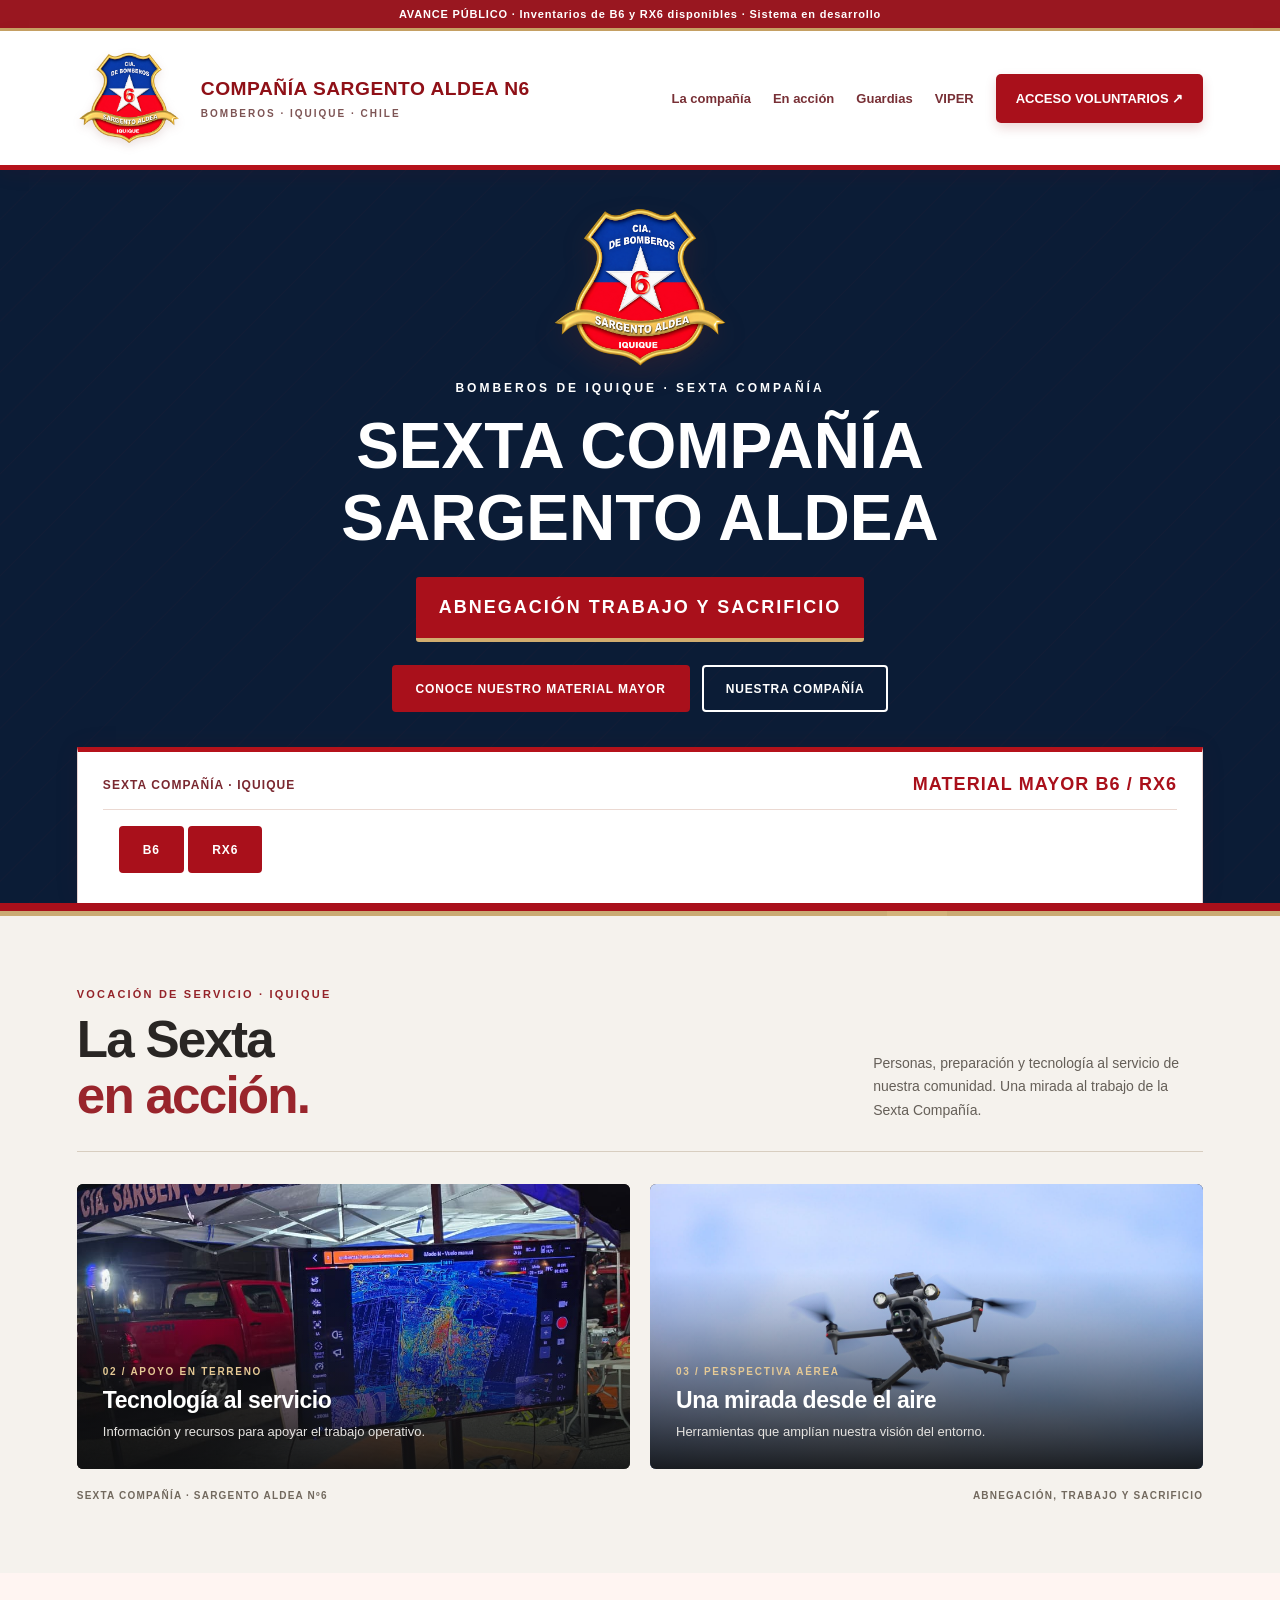
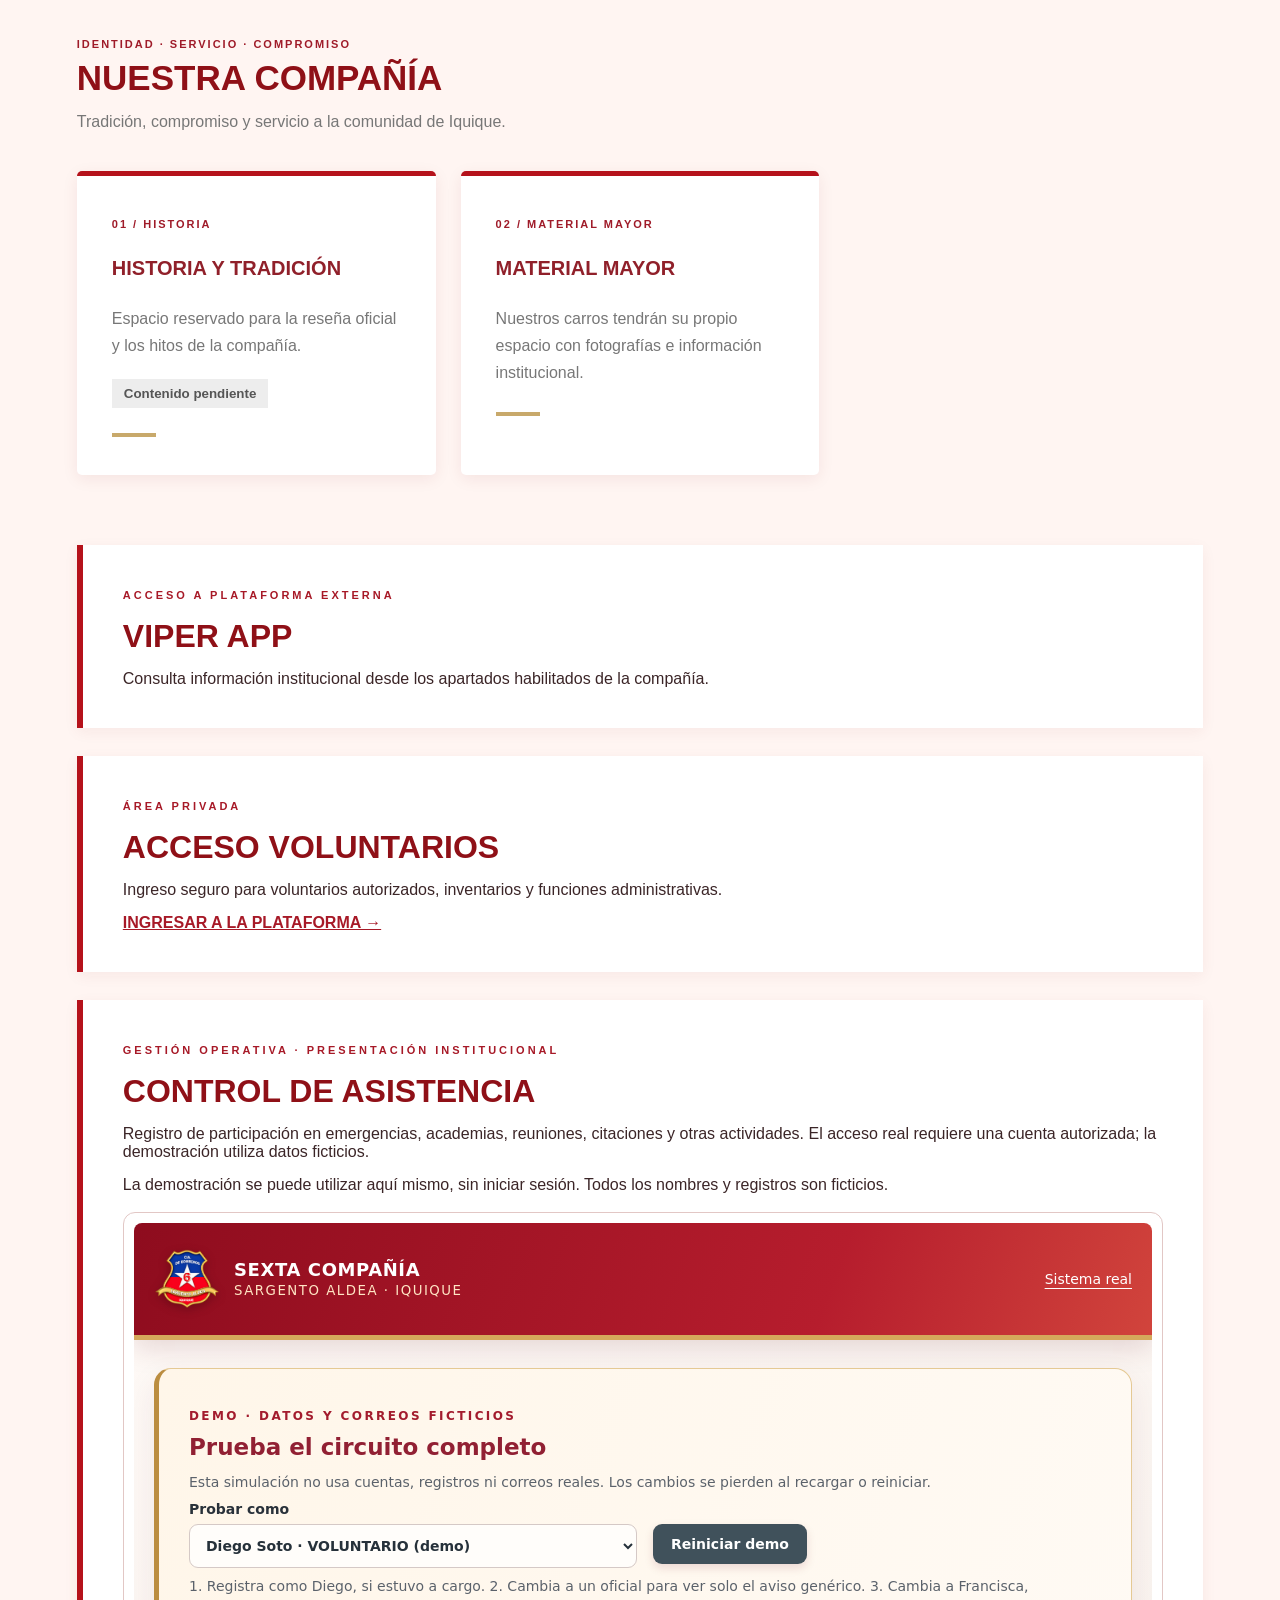
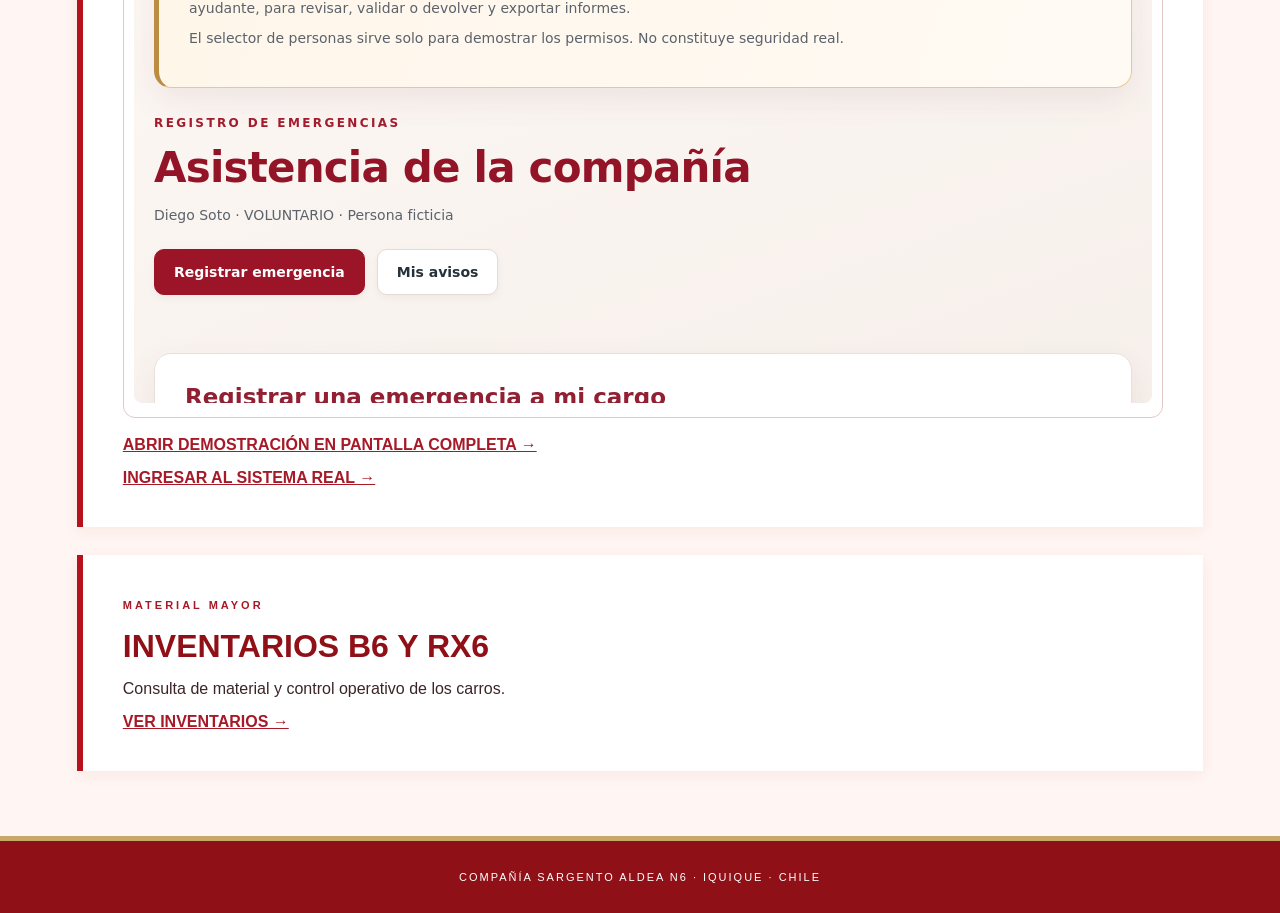
==== index.html @ 14f5fcd4 "Retira el apartado Vida de compañía" ====
<!DOCTYPE html>
<html lang="es">
<head>
  <meta charset="UTF-8">
  <meta name="viewport" content="width=device-width, initial-scale=1.0">

  <title>Sexta Compañía Sargento Aldea Nº6 | Bomberos de Iquique</title>

  <link rel="stylesheet" href="css/style.css?v=20261102-galeria-v3">
<style>.inicio-institucional .hero-escudo img{mix-blend-mode:normal}</style>
<style>
.inicio-institucional .hero{background:#0b1c36;color:#fff}
.inicio-institucional .hero .sobrelinea,.inicio-institucional .hero h1,.inicio-institucional .hero h1 span,.inicio-institucional .hero .lema{color:#fff}
.inicio-institucional .hero .hero-boton-secundario{background:transparent;color:#fff;border-color:#fff}
</style>
</head>

<body class="inicio-institucional">

<!-- BARRA SUPERIOR -->
<div class="barra-avance">
  AVANCE PÚBLICO · Inventarios de B6 y RX6 disponibles · Sistema en desarrollo
</div>

<!-- ENCABEZADO -->
<header class="header">

  <div class="marca">
    <img src="escudo-transparente.png?v=completo-2" alt="Escudo Sexta Compañía">

    <div>
      <h3>COMPAÑÍA SARGENTO ALDEA N6</h3>
      <p>BOMBEROS · IQUIQUE · CHILE</p>
    </div>
  </div>

<nav>
  <a href="#compania">La compañía</a>
  <a href="#galeria-sexta">En acción</a>
  <a href="guardias.html">Guardias</a>
  <a href="#viper">VIPER</a>
  <a class="btn-acceso" href="acceso.html">
    ACCESO VOLUNTARIOS ↗
  </a>
</nav>

</header>


<!-- PORTADA -->
<section class="hero">


  <div class="hero-escudo"><img src="escudo-transparente.png?v=completo-2" alt="Escudo de la Sexta Compañía Sargento Aldea"></div>

  <div class="hero-contenido">

    <p class="sobrelinea">
      BOMBEROS DE IQUIQUE · SEXTA COMPAÑÍA
    </p>

    <h1>
      SEXTA COMPAÑÍA<br>
      <span>SARGENTO ALDEA</span>
    </h1>

    <div class="lema">
      ABNEGACIÓN TRABAJO Y SACRIFICIO
    </div>

    <div class="hero-botones"><a href="#material-mayor" class="hero-boton hero-boton-principal">CONOCE NUESTRO MATERIAL MAYOR</a><a href="#compania" class="hero-boton hero-boton-secundario">NUESTRA COMPAÑÍA</a></div>

  </div>

  <div id="material-mayor" class="hero-carros" aria-label="Material mayor de la compañía"><div class="hero-carros-titulo"><span>SEXTA COMPAÑÍA · IQUIQUE</span><strong>MATERIAL MAYOR B6 / RX6</strong></div><div style="padding:16px"><a href="b6.html" class="hero-boton hero-boton-principal">B6</a> <a href="rx6.html" class="hero-boton hero-boton-principal">RX6</a></div></div>

</section>


<!-- FRANJA -->
<div class="franja">
  <span></span>
</div>



<!-- GALERÍA FOTOGRÁFICA -->
<style>
#galeria-sexta{padding:72px 6%;background:#f5f2ed;border-top:0;scroll-margin-top:24px}
#galeria-sexta .galeria-wrap{max-width:1200px;margin:auto}
#galeria-sexta .accion-cabecera{display:flex;align-items:end;justify-content:space-between;gap:32px;margin-bottom:32px;padding-bottom:28px;border-bottom:1px solid #d8cec0}
#galeria-sexta .titulo-rojo{font-size:11px;letter-spacing:.2em;color:#942329;margin:0 0 12px;font-weight:800}
#galeria-sexta h2{font-size:clamp(32px,4vw,52px);line-height:1.08;letter-spacing:-.035em;color:#292624;margin:0}
#galeria-sexta h2 span{display:block;color:#99252c}
#galeria-sexta .galeria-intro{max-width:330px;margin:0;color:#655f58;font-size:14px;line-height:1.7}
#galeria-sexta .galeria-grid{display:grid;grid-template-columns:1.15fr 1fr;gap:20px;align-items:stretch}
#galeria-sexta figure{margin:0;position:relative;overflow:hidden;border:0;border-radius:6px;box-shadow:none;background:#221f1c}
#galeria-sexta .accion-principal{grid-row:span 2;min-height:590px}
#galeria-sexta .accion-secundaria{min-height:285px}
#galeria-sexta figure img{width:100%;height:100%;position:absolute;inset:0;object-fit:cover;display:block}
#galeria-sexta .accion-principal img{object-position:50% 65%}
#galeria-sexta .accion-puesto img{object-position:50% 44%}
#galeria-sexta .accion-dron img{object-position:50% 50%}
#galeria-sexta figure:after{content:"";position:absolute;inset:0;background:linear-gradient(180deg,transparent 30%,rgba(15,16,17,.2) 48%,rgba(15,16,17,.93) 100%);pointer-events:none}
#galeria-sexta figcaption{position:absolute;bottom:0;left:0;right:0;z-index:1;padding:26px;color:#fff;font-size:inherit;letter-spacing:normal;font-weight:400}
#galeria-sexta .accion-etiqueta{display:block;color:#e5c995;font-size:10px;font-weight:800;letter-spacing:.17em;margin-bottom:10px}
#galeria-sexta figcaption h3{font-size:23px;line-height:1.15;color:#fff;margin:0 0 9px;letter-spacing:-.02em}
#galeria-sexta .accion-principal h3{font-size:32px}
#galeria-sexta figcaption p{font-size:13px;line-height:1.6;color:#e5e3e0;margin:0;max-width:350px}
#galeria-sexta .accion-pie{display:flex;justify-content:space-between;gap:16px;padding-top:21px;color:#72695e;font-size:10px;letter-spacing:.12em;font-weight:700}
@media(max-width:800px){
 #galeria-sexta{padding:48px 6%}
 #galeria-sexta .accion-cabecera{display:block}
 #galeria-sexta .galeria-intro{margin-top:18px;max-width:440px}
 #galeria-sexta .galeria-grid{grid-template-columns:1fr 1fr;gap:16px}
 #galeria-sexta .accion-principal{grid-column:1/-1;grid-row:auto;min-height:480px}
 #galeria-sexta .accion-secundaria{min-height:320px}
 #galeria-sexta figcaption{padding:20px}
 #galeria-sexta figcaption h3{font-size:21px}
}
@media(max-width:560px){
 #galeria-sexta .galeria-grid{grid-template-columns:1fr}
 #galeria-sexta .accion-principal{min-height:490px}
 #galeria-sexta .accion-secundaria{min-height:330px}
 #galeria-sexta .accion-principal h3{font-size:29px}
 #galeria-sexta .accion-pie{flex-direction:column;gap:8px}
}
#galeria-sexta .galeria-grid{grid-template-columns:repeat(auto-fit,minmax(min(100%,320px),1fr))}
</style>
<section id="galeria-sexta" class="galeria-sexta" aria-labelledby="galeria-titulo">
 <div class="galeria-wrap">
  <div class="accion-cabecera">
   <div><p class="titulo-rojo">VOCACIÓN DE SERVICIO · IQUIQUE</p><h2 id="galeria-titulo">La Sexta<span>en acción.</span></h2></div>
   <p class="galeria-intro">Personas, preparación y tecnología al servicio de nuestra comunidad. Una mirada al trabajo de la Sexta Compañía.</p>
  </div>
  <div class="galeria-grid">
   <figure class="accion-secundaria accion-puesto"><img src="sexta-foto-1.jpg" alt="Puesto de apoyo de la Sexta Compañía con pantalla de imagen térmica" loading="lazy" decoding="async"><figcaption><span class="accion-etiqueta">02 / APOYO EN TERRENO</span><h3>Tecnología al servicio</h3><p>Información y recursos para apoyar el trabajo operativo.</p></figcaption></figure>
   <figure class="accion-secundaria accion-dron"><img src="sexta-foto-3.jpg" alt="Dron de apoyo de la compañía en vuelo" loading="lazy" decoding="async"><figcaption><span class="accion-etiqueta">03 / PERSPECTIVA AÉREA</span><h3>Una mirada desde el aire</h3><p>Herramientas que amplían nuestra visión del entorno.</p></figcaption></figure>
  </div>
  <div class="accion-pie"><span>SEXTA COMPAÑÍA · SARGENTO ALDEA Nº6</span><span>ABNEGACIÓN, TRABAJO Y SACRIFICIO</span></div>
 </div>
</section>

<!-- NUESTRA COMPAÑÍA -->
<section id="compania" class="compania">

  <div class="contenedor">

    <p class="titulo-rojo">
      IDENTIDAD · SERVICIO · COMPROMISO
    </p>

    <h2>NUESTRA COMPAÑÍA</h2>

    <p class="intro">
      Tradición, compromiso y servicio a la comunidad de Iquique.
    </p>


    <div class="tarjetas">

      <article class="tarjeta">

        <span>01 / HISTORIA</span>

        <h3>HISTORIA Y TRADICIÓN</h3>

        <p>
          Espacio reservado para la reseña oficial y los hitos de la compañía.
        </p>

        <small>Contenido pendiente</small>

      </article>


      <article class="tarjeta">

        <span>02 / MATERIAL MAYOR</span>

        <h3>MATERIAL MAYOR</h3>

        <p>
          Nuestros carros tendrán su propio espacio con fotografías e información institucional.
        </p>

      </article>



    </div>


    <!-- VIPER -->
    <div id="viper" class="viper">

      <div>

        <span>ACCESO A PLATAFORMA EXTERNA</span>

        <h2>VIPER APP</h2>

        <p>
         
Consulta información institucional desde los apartados habilitados de la compañía.</p>
      </div>
    </div>
    <div id="acceso" class="viper" style="margin-top:28px">
      <div><span>ÁREA PRIVADA</span><h2>ACCESO VOLUNTARIOS</h2>
      <p>Ingreso seguro para voluntarios autorizados, inventarios y funciones administrativas.</p>
      <p><a href="acceso.html" style="font-weight:bold;color:#a71927">INGRESAR A LA PLATAFORMA →</a></p>
      </div>
    </div>
    <div id="asistencia" class="viper" style="margin-top:28px"><div>
      <span>GESTIÓN OPERATIVA · PRESENTACIÓN INSTITUCIONAL</span>
      <h2>CONTROL DE ASISTENCIA</h2>
      <p>Registro de participación en emergencias, academias, reuniones, citaciones y otras actividades. El acceso real requiere una cuenta autorizada; la demostración utiliza datos ficticios.</p>
      <p>La demostración se puede utilizar aquí mismo, sin iniciar sesión. Todos los nombres y registros son ficticios.</p>
      <div style="background:#fff;border:1px solid #e2c7c5;border-radius:12px;padding:10px;margin:18px 0;max-width:1100px">
        <iframe src="asistencia-demo.html" title="Demostración interactiva del control de asistencia de la Sexta Compañía" loading="lazy" style="width:100%;height:780px;border:0;border-radius:8px;background:#fff" allow="fullscreen"></iframe>
      </div>
      <p><a href="asistencia-demo.html" target="_blank" rel="noopener" style="font-weight:bold;color:#a71927">ABRIR DEMOSTRACIÓN EN PANTALLA COMPLETA →</a></p>
      <p><a href="asistencia.html" style="font-weight:bold;color:#a71927">INGRESAR AL SISTEMA REAL →</a></p>
    </div></div>
    <div class="viper" style="margin-top:28px"><div><span>MATERIAL MAYOR</span><h2>INVENTARIOS B6 Y RX6</h2>
    <p>Consulta de material y control operativo de los carros.</p>
    <p><a href="inventario.html" style="font-weight:bold;color:#a71927">VER INVENTARIOS →</a></p></div></div>
  </div>
</section>
<footer>COMPAÑÍA SARGENTO ALDEA N6 · IQUIQUE · CHILE</footer>
</body></html>
---- css/style.css ----
* {
  box-sizing: border-box;
  margin: 0;
  padding: 0;
}

html {
  scroll-behavior: smooth;
}

body {
  font-family: Arial, Helvetica, sans-serif;
  background: white;
  color: #20252a;
}


/* ==============================
   BARRA SUPERIOR
================================ */

.barra-avance {
  background: #e9edf0;
  border-bottom: 4px solid #a91626;
  text-align: center;
  padding: 8px;
  font-size: 11px;
  letter-spacing: 1px;
  color: #777;
}


/* ==============================
   HEADER
================================ */

.header {
  min-height: 115px;
  display: flex;
  align-items: center;
  justify-content: space-between;
  padding: 20px 6%;
  background: white;
}

.marca {
  display: flex;
  align-items: center;
  gap: 18px;
}

.marca img {
  width: 55px;
  height: auto;
}

.marca h3 {
  font-size: 17px;
  letter-spacing: .5px;
}

.marca p {
  margin-top: 8px;
  font-size: 10px;
  letter-spacing: 4px;
  color: #888;
}

nav {
  display: flex;
  align-items: center;
  gap: 35px;
}

nav a {
  color: #252525;
  text-decoration: none;
  font-weight: bold;
  font-size: 13px;
}

.btn-acceso {
  background: #ad1726;
  color: white !important;
  padding: 20px 28px;
  border-radius: 3px;
}


/* ==============================
   HERO
================================ */

.hero {
  position: relative;
  min-height: 440px;
  display: flex;
  justify-content: center;
  align-items: center;
  overflow: hidden;

  background:
    linear-gradient(
      135deg,
      #18222a,
      #202a31
    );
}

.hero::before {
  content: "";
  position: absolute;
  inset: 0;
  opacity: .15;

  background-image:
    repeating-linear-gradient(
      130deg,
      transparent,
      transparent 30px,
      rgba(255,255,255,.03) 31px,
      transparent 32px
    );
}

.numero-fondo {
  position: absolute;
  right: 6%;
  top: -20px;
  font-size: 310px;
  font-weight: bold;
  color: rgba(255,255,255,.025);
}

.hero-contenido {
  position: relative;
  z-index: 2;
  text-align: center;
  color: white;
}

.sobrelinea {
  margin-bottom: 22px;
  color: #d3af75;
  font-size: 11px;
  font-weight: bold;
  letter-spacing: 5px;
}

.hero h1 {
  font-size: clamp(3rem, 6vw, 5.5rem);
  line-height: 1.05;
  font-weight: 900;
}

.lema {
  margin: 35px auto;
  padding: 0 40px;
  width: fit-content;
  color: #dfbd82;
  font-size: 20px;
  font-weight: bold;
  letter-spacing: 3px;
}

.conoce {
  display: inline-block;
  margin-top: 10px;
  padding-bottom: 12px;
  border-bottom: 1px solid rgba(255,255,255,.35);
  color: white;
  text-decoration: none;
  font-size: 11px;
  font-weight: bold;
  letter-spacing: 2px;
}


/* ==============================
   FRANJA
================================ */

.franja {
  height: 5px;
  background: #a91626;
  position: relative;
}

.franja span {
  position: absolute;
  right: 26%;
  width: 60px;
  height: 5px;
  background: #d2b37b;
}


/* ==============================
   MATERIAL MAYOR
================================ */

.material {
  background: white;
  padding: 35px 5% 20px;
}

.material-imagen {
  min-height: 440px;
  display: flex;
  align-items: center;
  justify-content: center;
  gap: 40px;
  position: relative;
  padding: 30px 0;

  background:
    linear-gradient(
      135deg,
      transparent 0 45%,
      rgba(185,0,20,.05) 45% 50%,
      transparent 50%
    );
}

.escudo-grande {
  width: 290px;
  max-width: 25%;
  height: auto;
}

.carros-img {
  width: 860px;
  max-width: 70%;
  height: auto;
  display: block;
}

.material-info {
  border-top: 1px solid #ddd;
  padding: 20px 0;

  display: flex;
  justify-content: space-between;
  align-items: center;
}

.material-info span {
  color: #777;
  font-size: 11px;
  font-weight: bold;
  letter-spacing: 2px;
}

.material-info strong {
  font-size: 27px;
  letter-spacing: 5px;
}

.material-info strong b {
  color: #a71927;
}

.material-info strong em {
  margin: 0 12px;
  color: #c5a66c;
  font-style: normal;
}


/* ==============================
   COMPAÑÍA
================================ */

.compania {
  background: #f0f1f2;
  padding: 65px 0;
}

.contenedor {
  width: 88%;
  max-width: 1400px;
  margin: auto;
}

.titulo-rojo {
  color: #9f1b29;
  font-size: 11px;
  font-weight: bold;
  letter-spacing: 2px;
}

.compania h2 {
  margin-top: 8px;
  font-size: 35px;
}

.intro {
  margin-top: 15px;
  color: #777;
}


/* ==============================
   TARJETAS
================================ */

.tarjetas {
  margin-top: 40px;
  display: grid;
  grid-template-columns: repeat(3, 1fr);
  gap: 25px;
}

.tarjeta {
  min-height: 260px;
  padding: 38px 35px;
  background: white;
  border-top: 3px solid #a71927;
  box-shadow: 0 1px 3px rgba(0,0,0,.08);
}

.tarjeta span {
  color: #9f1b29;
  font-size: 11px;
  font-weight: bold;
  letter-spacing: 2px;
}

.tarjeta h3 {
  margin-top: 25px;
  font-size: 20px;
}

.tarjeta p {
  margin-top: 25px;
  color: #777;
  line-height: 1.7;
}

.tarjeta small {
  display: inline-block;
  margin-top: 20px;
  padding: 7px 12px;
  background: #ededed;
  color: #555;
  font-weight: bold;
}


/* ==============================
   VIPER
================================ */

.viper {
  margin-top: 70px;
  padding: 40px;
  background: white;
  border-left: 5px solid #a71927;

  display: flex;
  justify-content: space-between;
  align-items: center;
}

.viper span {
  color: #a71927;
  font-size: 11px;
  font-weight: bold;
  letter-spacing: 3px;
}

.viper h2 {
  margin-top: 15px;
  font-size: 32px;
}

.viper p {
  margin-top: 15px;
}

.viper small {
  display: block;
  margin-top: 15px;
  color: #777;
  max-width: 750px;
  line-height: 1.5;
}

.btn-viper {
  background: #ad1726;
  padding: 20px 28px;
  color: white;
  text-decoration: none;
  font-weight: bold;
  border-radius: 3px;
}


/* ==============================
   ACCESO
================================ */

.acceso {
  padding: 70px 0;
  background: #202a31;
  color: white;
}

.acceso p {
  margin-top: 15px;
  color: #ccc;
}


/* ==============================
   FOOTER
================================ */

footer {
  padding: 30px;
  text-align: center;
  background: #151c21;
  border-top: 4px solid #a71927;
  color: #aaa;
  font-size: 11px;
  letter-spacing: 2px;
}


/* ==============================
   TABLET
================================ */

@media (max-width: 900px) {

  .header {
    height: auto;
    padding: 25px;
    flex-direction: column;
    gap: 25px;
  }

  nav {
    flex-wrap: wrap;
    justify-content: center;
    gap: 20px;
  }

  .hero {
    min-height: 420px;
  }

  .numero-fondo {
    font-size: 200px;
  }

  .material-imagen {
    flex-direction: column;
    min-height: auto;
    padding: 40px 0;
  }

  .escudo-grande {
    width: 220px;
    max-width: 80%;
  }

  .carros-img {
    width: 100%;
    max-width: 700px;
  }

  .tarjetas {
    grid-template-columns: 1fr;
  }

  .viper {
    flex-direction: column;
    align-items: flex-start;
    gap: 30px;
  }
}


/* ==============================
   CELULAR
================================ */

@media (max-width: 600px) {

  .marca {
    flex-direction: column;
    text-align: center;
  }

  .marca h3 {
    font-size: 14px;
  }

  .marca p {
    letter-spacing: 2px;
  }

  nav {
    flex-direction: column;
    width: 100%;
  }

  nav a {
    text-align: center;
  }

  .btn-acceso {
    width: 100%;
  }

  .hero h1 {
    font-size: 2.5rem;
  }

  .sobrelinea {
    letter-spacing: 2px;
  }

  .lema {
    font-size: 14px;
    padding: 0;
    letter-spacing: 2px;
  }

  .numero-fondo {
    font-size: 140px;
  }

  .material-info {
    flex-direction: column;
    gap: 15px;
    text-align: center;
  }

  .material {
    padding-left: 20px;
    padding-right: 20px;
  }

  .tarjeta {
    padding: 30px 25px;
  }

  .viper {
    padding: 30px 25px;
  }

  .btn-viper {
    width: 100%;
    text-align: center;
  }
}
/* ==============================
   PÁGINAS INTERNAS
================================ */

.pagina-interna {
  min-height: 70vh;
  background: #f0f1f2;
  padding: 60px 6%;
}

.titulo-interno {
  max-width: 1200px;
  margin: auto;
}

.titulo-interno p {
  color: #a71927;
  font-size: 11px;
  font-weight: bold;
  letter-spacing: 3px;
}

.titulo-interno h1 {
  margin-top: 10px;
  font-size: 48px;
  color: #20252a;
}

.titulo-interno span {
  display: block;
  margin-top: 15px;
  color: #777;
  font-size: 17px;
}

.bloques-guardia {
  max-width: 1200px;
  margin: 45px auto 0;

  display: grid;
  grid-template-columns: repeat(2, 1fr);
  gap: 30px;
}

.guardia-card {
  background: white;
  padding: 40px;
  border-top: 4px solid #a71927;
  box-shadow: 0 2px 8px rgba(0,0,0,.08);
}

.guardia-card span {
  color: #a71927;
  font-size: 11px;
  font-weight: bold;
  letter-spacing: 2px;
}

.guardia-card h2 {
  margin-top: 20px;
  font-size: 27px;
}

.guardia-card p {
  margin-top: 18px;
  color: #777;
  line-height: 1.6;
}

.guardia-card button {
  margin-top: 30px;
  padding: 15px 20px;

  background: #ad1726;
  color: white;

  border: none;
  border-radius: 3px;

  font-weight: bold;
  cursor: pointer;
}

.volver {
  max-width: 1200px;
  margin: 40px auto 0;
}

.volver a {
  color: #a71927;
  text-decoration: none;
  font-weight: bold;
}

@media (max-width: 700px) {

  .bloques-guardia {
    grid-template-columns: 1fr;
  }

  .titulo-interno h1 {
    font-size: 36px;
  }

}
/* ==============================
   INVENTARIO
================================ */

.inventario-carros {
  max-width: 1200px;
  margin: 45px auto 0;

  display: grid;
  grid-template-columns: repeat(2, 1fr);
  gap: 30px;
}

.carro-card {
  background: white;
  padding: 40px;
  border-top: 4px solid #a71927;
  box-shadow: 0 2px 8px rgba(0,0,0,.08);
}

.carro-numero {
  display: inline-flex;
  align-items: center;
  justify-content: center;

  min-width: 90px;
  height: 55px;

  padding: 0 20px;

  background: #a71927;
  color: white;

  font-size: 27px;
  font-weight: 900;
  letter-spacing: 2px;
}

.carro-card h2 {
  margin-top: 25px;
  font-size: 28px;
}

.carro-card p {
  margin-top: 18px;
  color: #777;
  line-height: 1.6;
}

.carro-card a {
  display: inline-block;

  margin-top: 30px;

  padding: 15px 20px;

  background: #202a31;
  color: white;

  text-decoration: none;
  font-weight: bold;

  border-radius: 3px;
}

.carro-card a:hover {
  background: #a71927;
}

@media (max-width: 700px) {

  .inventario-carros {
    grid-template-columns: 1fr;
  }

}
/* ==============================
   TABLA INVENTARIO
================================ */

.tabla-inventario {
  max-width: 1200px;
  margin: 45px auto 0;
  background: white;
  box-shadow: 0 2px 8px rgba(0,0,0,.08);
}

.fila-inventario {
  display: grid;
  grid-template-columns: 2fr 1.3fr 2fr;
  gap: 15px;
  align-items: center;
  padding: 18px 20px;
  border-bottom: 1px solid #e5e5e5;
}

.encabezado-inventario {
  background: #202a31;
  color: white;
  font-size: 12px;
  font-weight: bold;
  letter-spacing: 1px;
}

.estado,
.fila-inventario input {
  width: 100%;
  padding: 10px;
  border: 1px solid #ccc;
  border-radius: 3px;
}

@media (max-width: 700px) {

  .fila-inventario {
    grid-template-columns: 1fr;
  }

  .encabezado-inventario {
    display: none;
  }

}
/* ==============================
   TABLA INVENTARIO
================================ */

.tabla-inventario {
  max-width: 1200px;
  margin: 45px auto 0;
  background: white;
  box-shadow: 0 2px 8px rgba(0,0,0,.08);
}

.fila-inventario {
  display: grid;
  grid-template-columns: 2fr 1.3fr 2fr;
  gap: 15px;
  align-items: center;
  padding: 18px 20px;
  border-bottom: 1px solid #e5e5e5;
}

.encabezado-inventario {
  background: #202a31;
  color: white;
  font-size: 12px;
  font-weight: bold;
  letter-spacing: 1px;
}

.estado,
.fila-inventario input {
  width: 100%;
  padding: 10px;
  border: 1px solid #ccc;
  border-radius: 3px;
}

@media (max-width: 700px) {

  .fila-inventario {
    grid-template-columns: 1fr;
  }

  .encabezado-inventario {
    display: none;
  }

}

/* ===========================================================
   REDISEÑO INSTITUCIONAL — PORTADA SEXTA COMPAÑÍA (2026-11)
   Sólo la portada; preserva páginas de inventario y acceso.
=========================================================== */
.inicio-institucional { color:#3b2527; background:#fff; }
.inicio-institucional .barra-avance { background:#991720; border-bottom:3px solid #c7a365; color:#fff; font-weight:700; letter-spacing:.075em; }
.inicio-institucional .header { min-height:124px; background:#fff; border-bottom:5px solid #b5121b; box-shadow:0 5px 18px rgba(128,17,26,.08); position:relative; z-index:4; }
.inicio-institucional .marca { gap:20px; }
.inicio-institucional .marca img { width:104px; max-height:115px; object-fit:contain; filter:drop-shadow(0 4px 5px rgba(98,23,27,.13)); }
.inicio-institucional .marca h3 { color:#8f1017; font-size:clamp(16px,1.5vw,22px); font-weight:900; }
.inicio-institucional .marca p { color:#7d5454; letter-spacing:2px; font-weight:700; }
.inicio-institucional nav { gap:22px; }
.inicio-institucional nav a { color:#783036; }
.inicio-institucional nav a:hover { color:#b5121b; }
.inicio-institucional .btn-acceso { background:#a9101b; color:#fff!important; border-radius:5px; padding:17px 20px; box-shadow:0 5px 12px rgba(136,0,0,.16); }
.inicio-institucional .hero { min-height:640px; padding:64px 6% 75px; flex-direction:column; background:linear-gradient(145deg,#fff 3%,#fff8f5 60%,#f6e8e2 100%); border-bottom:8px solid #a9101b; }
.inicio-institucional .hero::before { background-image:repeating-linear-gradient(135deg,transparent 0 34px,rgba(161,32,39,.045) 35px,transparent 36px); opacity:1; }
.inicio-institucional .numero-fondo { color:rgba(155,18,28,.05); font-size:clamp(170px,26vw,380px); top:6%; right:5%; line-height:1; pointer-events:none; }
.inicio-institucional .hero-escudo { position:relative; z-index:2; width:min(235px,46vw); padding:10px; margin-bottom:20px; display:flex; justify-content:center; align-items:center; }
.inicio-institucional .hero-escudo img { display:block; width:100%; max-height:225px; object-fit:contain; filter:drop-shadow(0 12px 13px rgba(127,40,35,.2)); }
.inicio-institucional .hero-contenido { color:#8f1017; max-width:950px; }
.inicio-institucional .sobrelinea { color:#9c3238; letter-spacing:3px; margin-bottom:16px; font-size:12px; }
.inicio-institucional .hero h1 { color:#98131d; font-size:clamp(38px,5.4vw,76px); line-height:1.12; text-wrap:balance; }
.inicio-institucional .hero h1 span { color:#541f25; }
.inicio-institucional .lema { background:#a9101b; color:#fff; border-bottom:4px solid #d1ad6f; font-size:clamp(12px,1.5vw,18px); letter-spacing:2px; padding:17px 23px; border-radius:3px; max-width:100%; line-height:1.5; }
.inicio-institucional .conoce { color:#8f1017; border-bottom:2px solid #b5121b; font-size:12px; }
.inicio-institucional .franja { background:#caab74; }
.inicio-institucional .material { background:#fff; }
.inicio-institucional .material-imagen { background:linear-gradient(140deg,#fff 0%,#fff6f3 100%); border-radius:12px; }
.inicio-institucional .escudo-grande { width:340px; max-width:27%; filter:drop-shadow(0 8px 9px rgba(123,23,30,.15)); }
.inicio-institucional .material-info strong b { color:#aa1320; }
.inicio-institucional .compania { background:#fff5f2; }
.inicio-institucional .compania h2 { color:#8f1017; }
.inicio-institucional .tarjeta { border-top:5px solid #b5121b; box-shadow:0 4px 16px rgba(124,31,33,.08); border-radius:5px; }
.inicio-institucional .viper { border-left:6px solid #b5121b; box-shadow:0 4px 14px rgba(133,36,38,.06); }
.inicio-institucional footer { background:#8f1017; color:#fff; border-top:5px solid #c8a96b; }
@media(max-width:900px) {
 .inicio-institucional .header { padding:20px 5%; }
 .inicio-institucional .hero { min-height:0; padding:48px 5% 60px; }
 .inicio-institucional .marca img { width:90px; }
}
@media(max-width:600px) {
 .inicio-institucional .marca { flex-direction:row; text-align:left; gap:12px; }
 .inicio-institucional .marca img { width:76px; }
 .inicio-institucional .marca h3 { font-size:14px; }
 .inicio-institucional .marca p { font-size:9px; letter-spacing:1px; }
 .inicio-institucional .hero-escudo { width:170px; }
 .inicio-institucional .hero h1 { font-size:clamp(32px,9vw,48px); }
 .inicio-institucional .sobrelinea { letter-spacing:1px; }
 .inicio-institucional .lema { margin:24px auto; }
 .inicio-institucional .material-imagen { gap:18px; }
 .inicio-institucional .escudo-grande { width:170px; max-width:65%; }
}


/* PORTADA BOMBERIL FORMAL · SEGUNDA ETAPA · ESPECÍFICO DE INICIO */
.inicio-institucional .hero { padding-top:36px; padding-bottom:0; min-height:0; }
.inicio-institucional .hero-escudo { width:min(180px,35vw); padding:0; margin-bottom:12px; }
.inicio-institucional .hero-escudo img { max-height:180px; mix-blend-mode:multiply; }
.inicio-institucional .hero-contenido { width:100%; }
.inicio-institucional .hero h1 { font-size:clamp(36px,5vw,68px); }
.inicio-institucional .lema { margin:23px auto; }
.inicio-institucional .hero-botones { display:flex; justify-content:center; flex-wrap:wrap; gap:12px; margin-bottom:35px; }
.inicio-institucional .hero-boton { display:inline-flex; align-items:center; justify-content:center; min-height:47px; padding:13px 22px; border-radius:4px; text-decoration:none; font-size:12px; font-weight:900; letter-spacing:.07em; transition:background .2s ease,transform .2s ease; }
.inicio-institucional .hero-boton:hover { transform:translateY(-2px); }
.inicio-institucional .hero-boton-principal { background:#a9101b; color:white; border:2px solid #a9101b; }
.inicio-institucional .hero-boton-secundario { background:#fff; color:#8f1017; border:2px solid #ad7b80; }
.inicio-institucional .hero-carros { position:relative; z-index:2; width:min(1180px,100%); margin:0 auto; background:#fff; border-top:5px solid #b5121b; border-left:1px solid #e7d2d0; border-right:1px solid #e7d2d0; box-shadow:0 0 25px rgba(124,31,33,.07); padding:22px 25px 14px; }
.inicio-institucional .hero-carros-titulo { display:flex; justify-content:space-between; align-items:center; flex-wrap:wrap; gap:12px; border-bottom:1px solid #ebd9d2; padding-bottom:14px; color:#7a2830; font-size:12px; font-weight:800; letter-spacing:.09em; }
.inicio-institucional .hero-carros-titulo strong { color:#a9101b; font-size:18px; }
.inicio-institucional .hero-carros img { width:100%; max-height:400px; object-fit:contain; display:block; margin:auto; }
.inicio-institucional .material { padding-top:45px; }
.inicio-institucional .material-info { border-top:3px solid #b5121b; }
.inicio-institucional .material-info strong { font-size:32px; }
.inicio-institucional .tarjeta h3 { color:#90202a; }
.inicio-institucional .tarjeta::after { content:""; width:44px; height:4px; display:block; background:#c8a96b; margin-top:25px; }
@media(max-width:600px){
 .inicio-institucional .hero { padding:28px 4% 0; }
 .inicio-institucional .hero-escudo { width:145px; }
 .inicio-institucional .hero-carros { padding:16px 12px 8px; }
 .inicio-institucional .hero-carros-titulo strong { font-size:15px; }
 .inicio-institucional .hero-carros img { max-height:260px; }
 .inicio-institucional .hero-boton { width:100%; }
 .inicio-institucional .hero-botones { margin-bottom:23px; }
}


/* Galería fotográfica bomberil formal, visible solo con fotos cargadas */
.inicio-institucional .galeria-sexta { padding:68px 6%; background:#fff; border-top:5px solid #c8a96b; }
.inicio-institucional .galeria-sexta[hidden], .inicio-institucional .galeria-sexta figure[hidden] { display:none!important; }
.inicio-institucional .galeria-wrap { max-width:1370px; margin:auto; }
.inicio-institucional .galeria-wrap h2 { font-size:clamp(28px,4vw,46px); color:#8f1017; margin:10px 0; }
.inicio-institucional .galeria-intro { color:#70575a; line-height:1.6; margin-bottom:28px; }
.inicio-institucional .galeria-grid { display:grid; grid-template-columns:repeat(3,minmax(0,1fr)); gap:19px; }
.inicio-institucional .galeria-grid figure { overflow:hidden; background:#fff7f4; margin:0; border-bottom:4px solid #ac1826; box-shadow:0 5px 18px #8b20201a; }
.inicio-institucional .galeria-grid img { display:block; width:100%; height:350px; object-fit:cover; }
.inicio-institucional .galeria-grid figcaption { color:#8f1017; padding:17px 15px; font-size:12px; font-weight:900; letter-spacing:.05em; }
@media(max-width:900px) {.inicio-institucional .galeria-grid { grid-template-columns:repeat(2,minmax(0,1fr)); }}
@media(max-width:600px) {.inicio-institucional .galeria-sexta {padding:42px 5%;}.inicio-institucional .galeria-grid {grid-template-columns:1fr;}.inicio-institucional .galeria-grid img{height:290px;}}
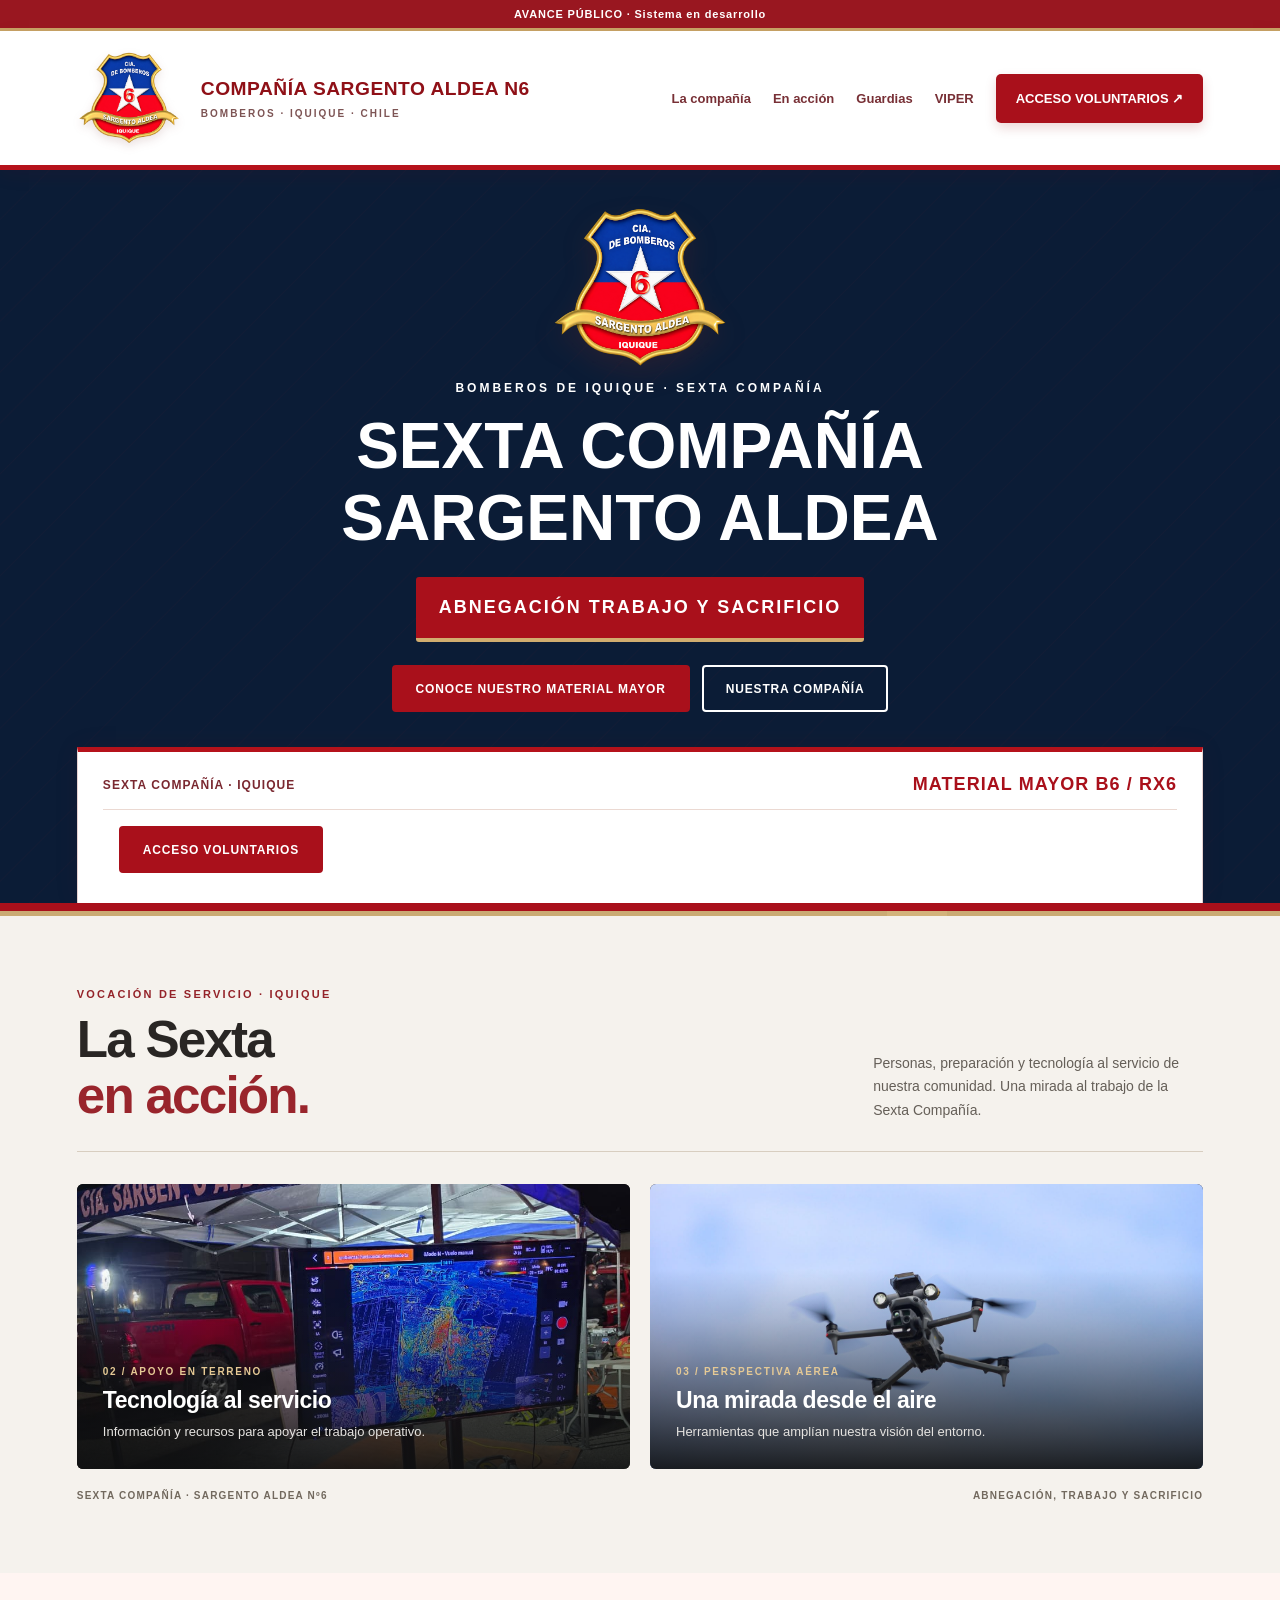
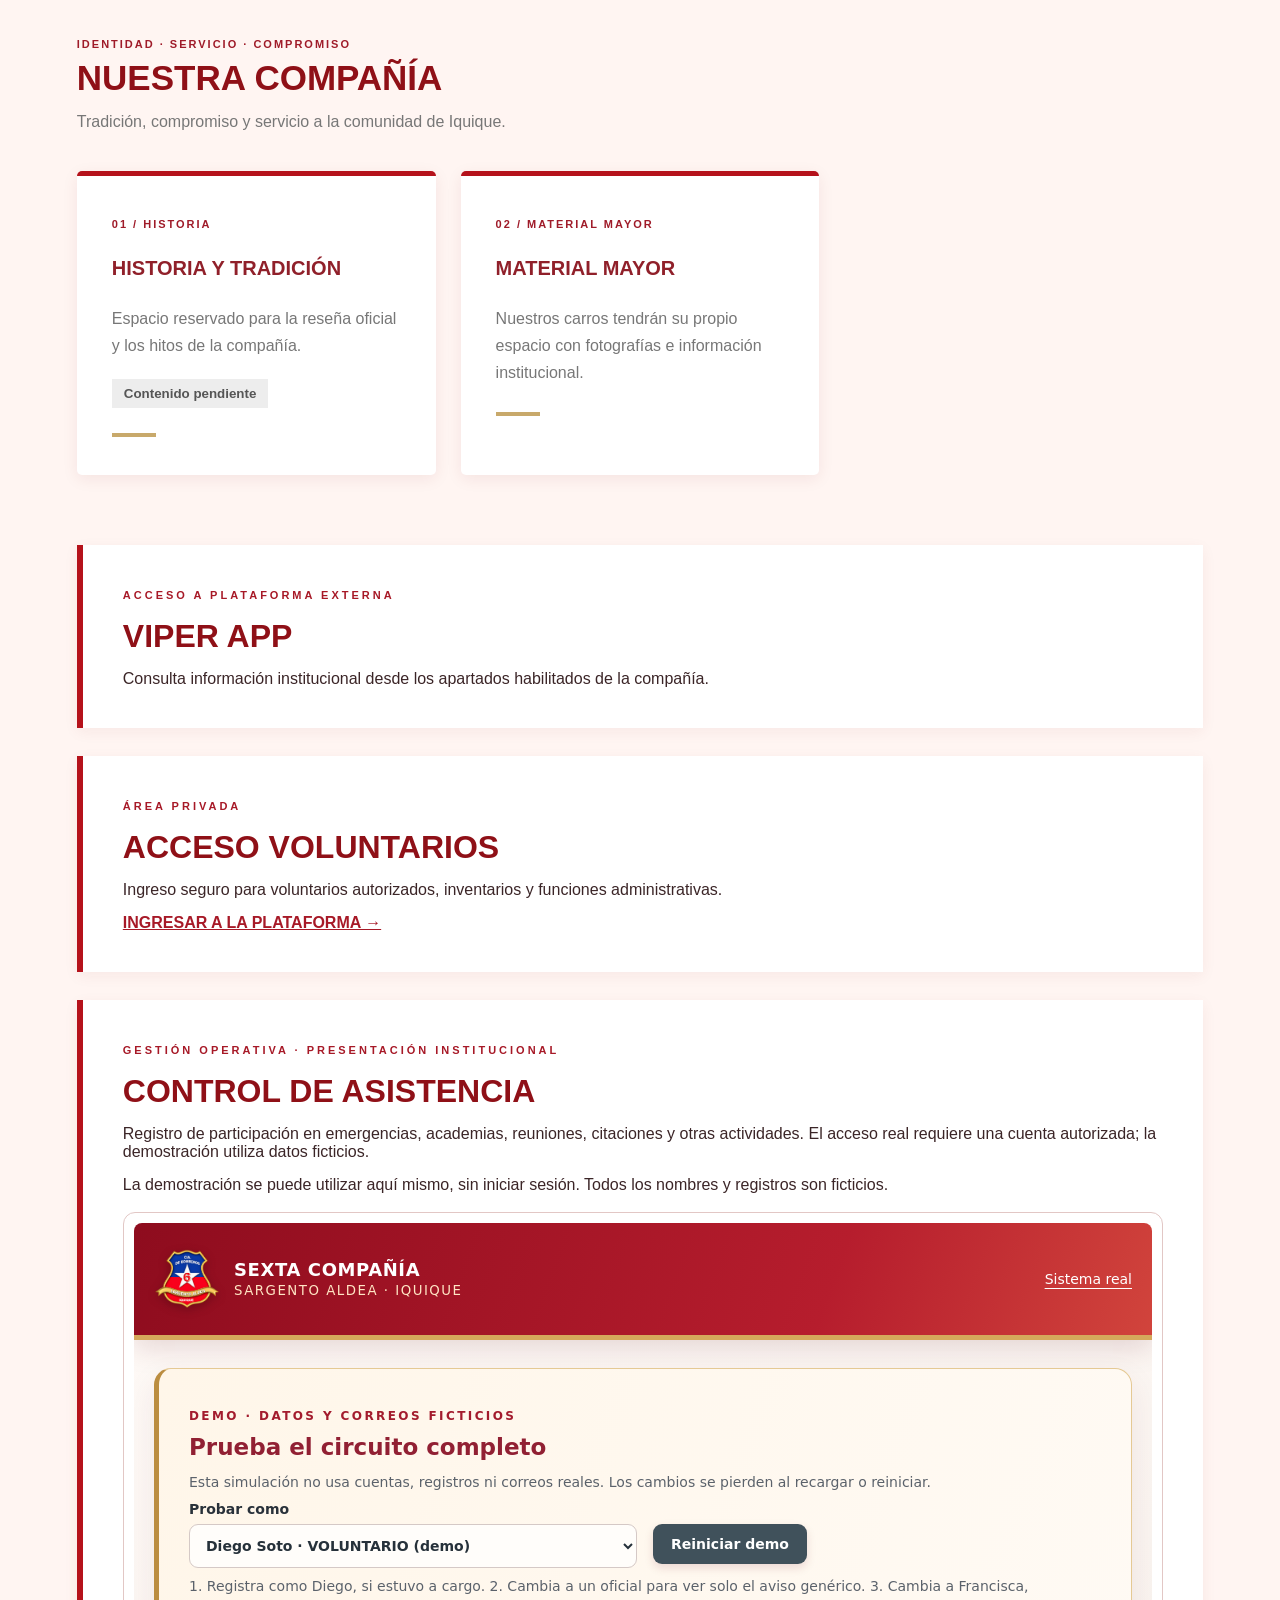
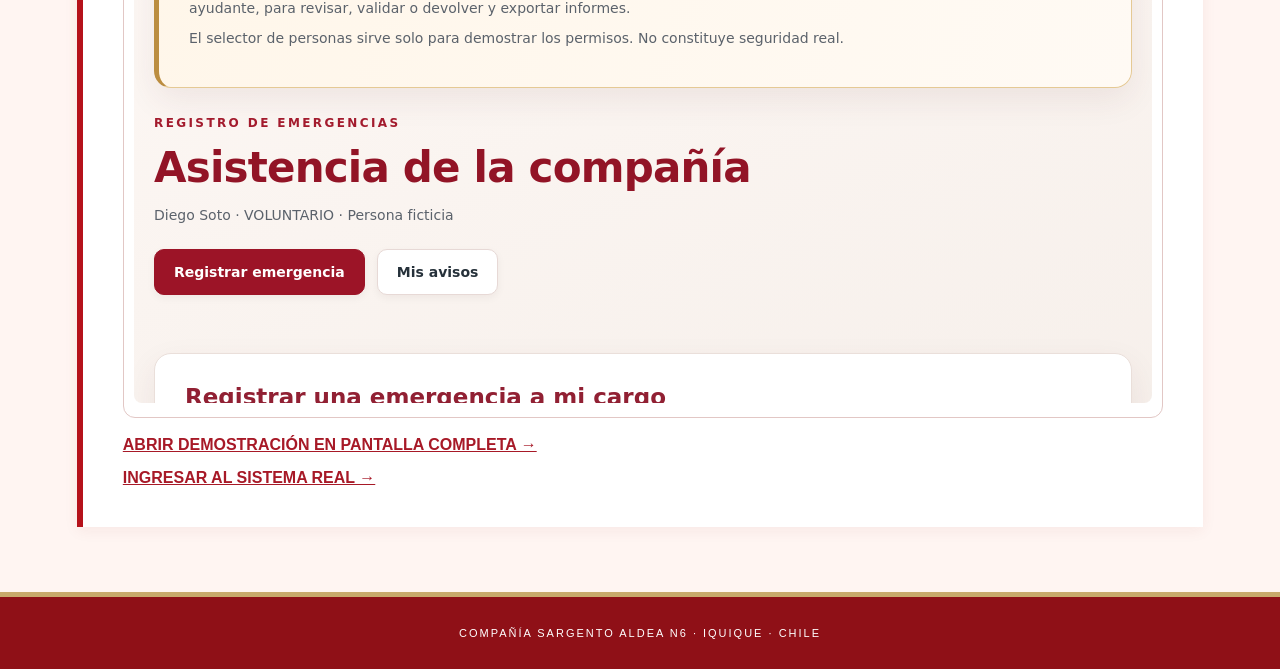
==== commit 2a42ea30: "Restringe la vista pública del inventario en index.html" ====
--- a/index.html
+++ b/index.html
@@ -19,7 +19,7 @@
 
 <!-- BARRA SUPERIOR -->
 <div class="barra-avance">
-  AVANCE PÚBLICO · Inventarios de B6 y RX6 disponibles · Sistema en desarrollo
+  AVANCE PÚBLICO · Sistema en desarrollo
 </div>
 
 <!-- ENCABEZADO -->
@@ -72,7 +72,7 @@
 
   </div>
 
-  <div id="material-mayor" class="hero-carros" aria-label="Material mayor de la compañía"><div class="hero-carros-titulo"><span>SEXTA COMPAÑÍA · IQUIQUE</span><strong>MATERIAL MAYOR B6 / RX6</strong></div><div style="padding:16px"><a href="b6.html" class="hero-boton hero-boton-principal">B6</a> <a href="rx6.html" class="hero-boton hero-boton-principal">RX6</a></div></div>
+  <div id="material-mayor" class="hero-carros" aria-label="Material mayor de la compañía"><div class="hero-carros-titulo"><span>SEXTA COMPAÑÍA · IQUIQUE</span><strong>MATERIAL MAYOR B6 / RX6</strong></div><div style="padding:16px"><a href="acceso.html" class="hero-boton hero-boton-principal">ACCESO VOLUNTARIOS</a></div></div>
 
 </section>
 
@@ -222,9 +222,6 @@
       <p><a href="asistencia-demo.html" target="_blank" rel="noopener" style="font-weight:bold;color:#a71927">ABRIR DEMOSTRACIÓN EN PANTALLA COMPLETA →</a></p>
       <p><a href="asistencia.html" style="font-weight:bold;color:#a71927">INGRESAR AL SISTEMA REAL →</a></p>
     </div></div>
-    <div class="viper" style="margin-top:28px"><div><span>MATERIAL MAYOR</span><h2>INVENTARIOS B6 Y RX6</h2>
-    <p>Consulta de material y control operativo de los carros.</p>
-    <p><a href="inventario.html" style="font-weight:bold;color:#a71927">VER INVENTARIOS →</a></p></div></div>
   </div>
 </section>
 <footer>COMPAÑÍA SARGENTO ALDEA N6 · IQUIQUE · CHILE</footer>
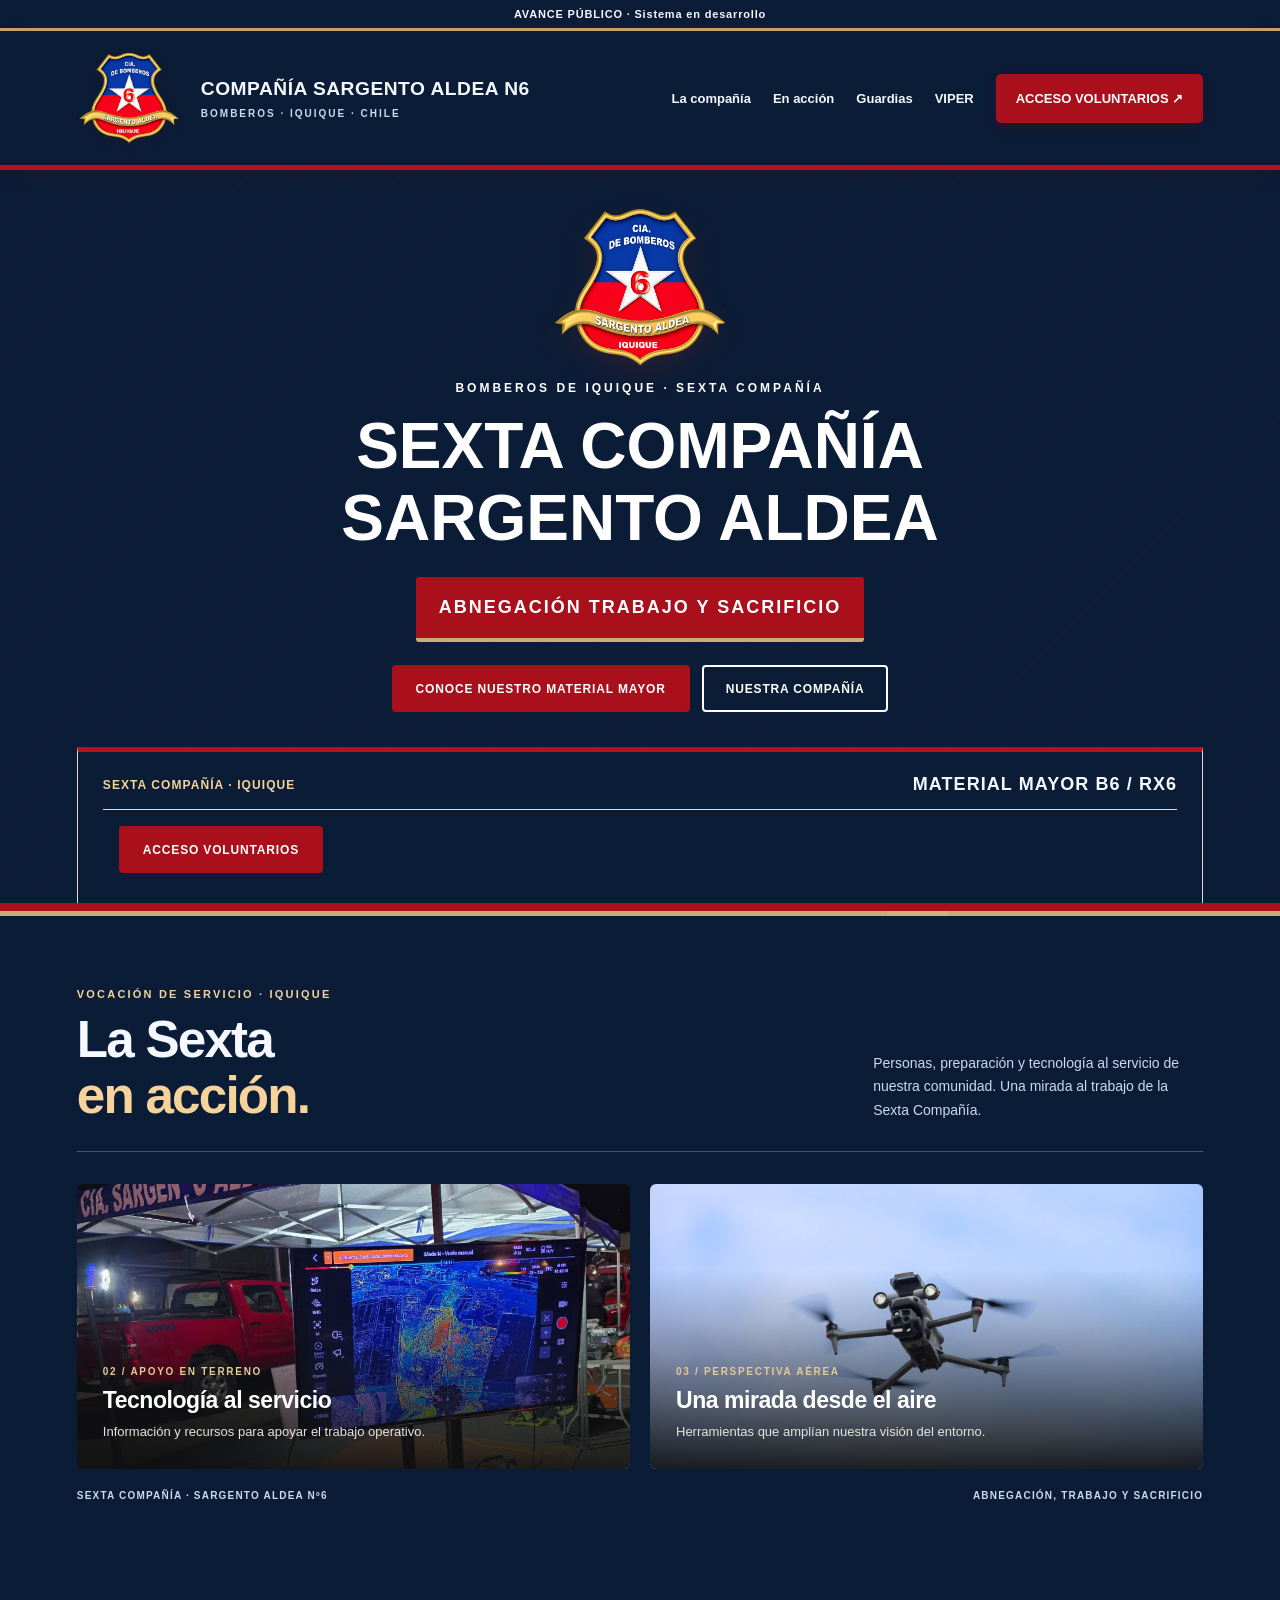
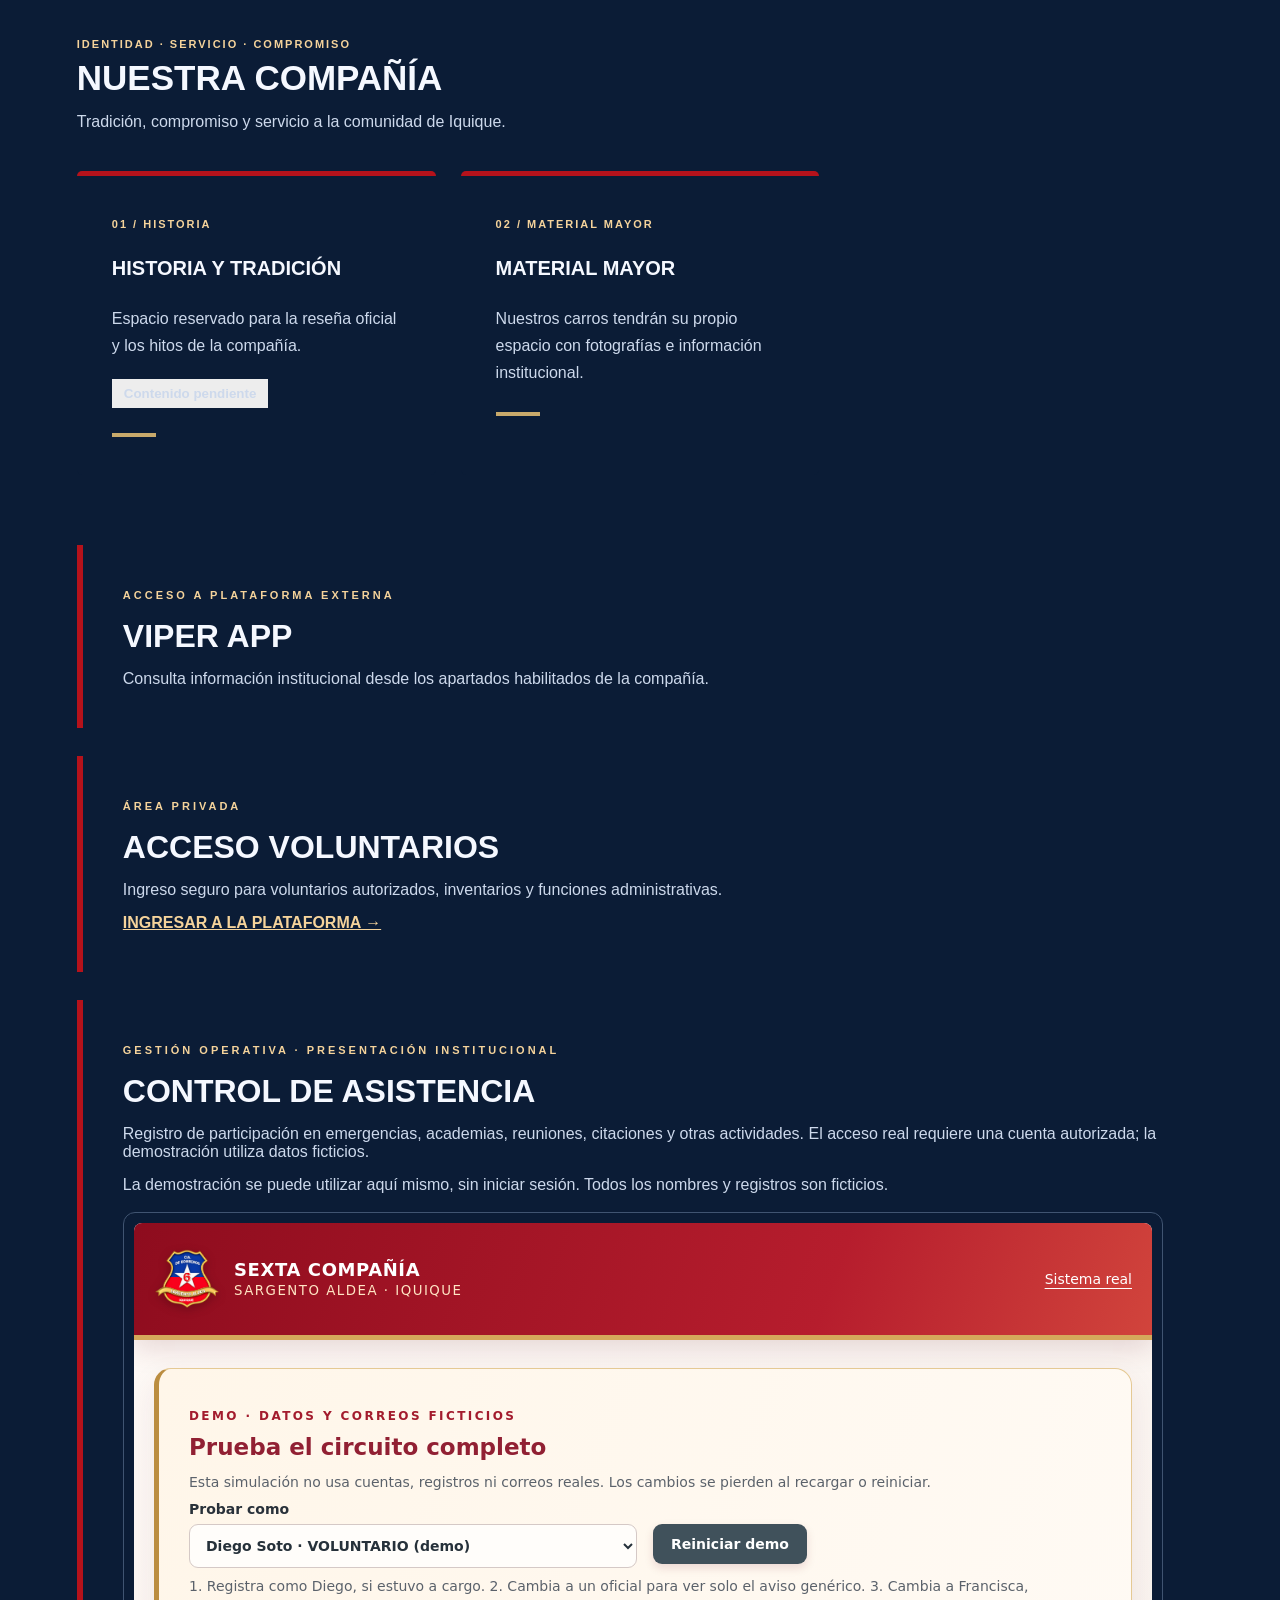
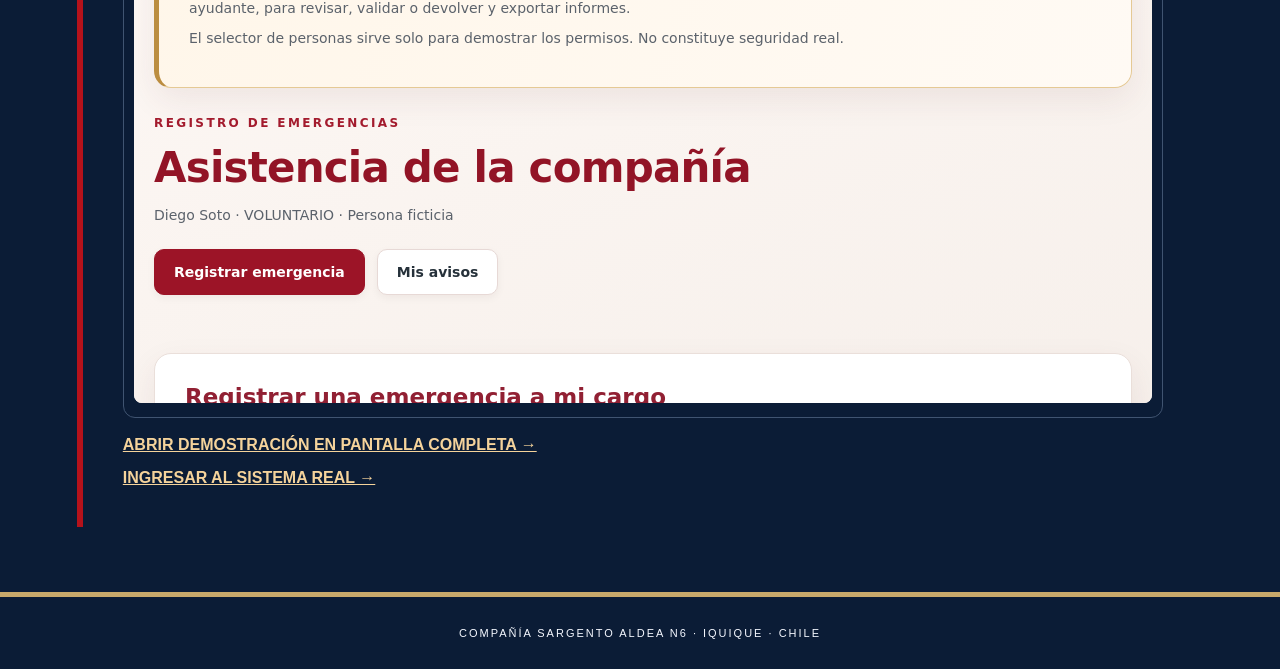
==== commit d0cfbdf3: "Extiende el fondo azul marino a toda la página de inicio" ====
--- a/index.html
+++ b/index.html
@@ -208,7 +208,7 @@
     <div id="acceso" class="viper" style="margin-top:28px">
       <div><span>ÁREA PRIVADA</span><h2>ACCESO VOLUNTARIOS</h2>
       <p>Ingreso seguro para voluntarios autorizados, inventarios y funciones administrativas.</p>
-      <p><a href="acceso.html" style="font-weight:bold;color:#a71927">INGRESAR A LA PLATAFORMA →</a></p>
+      <p><a href="acceso.html" style="font-weight:bold;color:var(--acento-claro)">INGRESAR A LA PLATAFORMA →</a></p>
       </div>
     </div>
     <div id="asistencia" class="viper" style="margin-top:28px"><div>
@@ -216,13 +216,37 @@
       <h2>CONTROL DE ASISTENCIA</h2>
       <p>Registro de participación en emergencias, academias, reuniones, citaciones y otras actividades. El acceso real requiere una cuenta autorizada; la demostración utiliza datos ficticios.</p>
       <p>La demostración se puede utilizar aquí mismo, sin iniciar sesión. Todos los nombres y registros son ficticios.</p>
-      <div style="background:#fff;border:1px solid #e2c7c5;border-radius:12px;padding:10px;margin:18px 0;max-width:1100px">
+      <div style="background:var(--fondo-marino);border:1px solid #405471;border-radius:12px;padding:10px;margin:18px 0;max-width:1100px">
         <iframe src="asistencia-demo.html" title="Demostración interactiva del control de asistencia de la Sexta Compañía" loading="lazy" style="width:100%;height:780px;border:0;border-radius:8px;background:#fff" allow="fullscreen"></iframe>
       </div>
-      <p><a href="asistencia-demo.html" target="_blank" rel="noopener" style="font-weight:bold;color:#a71927">ABRIR DEMOSTRACIÓN EN PANTALLA COMPLETA →</a></p>
-      <p><a href="asistencia.html" style="font-weight:bold;color:#a71927">INGRESAR AL SISTEMA REAL →</a></p>
+      <p><a href="asistencia-demo.html" target="_blank" rel="noopener" style="font-weight:bold;color:var(--acento-claro)">ABRIR DEMOSTRACIÓN EN PANTALLA COMPLETA →</a></p>
+      <p><a href="asistencia.html" style="font-weight:bold;color:var(--acento-claro)">INGRESAR AL SISTEMA REAL →</a></p>
     </div></div>
   </div>
 </section>
 <footer>COMPAÑÍA SARGENTO ALDEA N6 · IQUIQUE · CHILE</footer>
+<style>
+.inicio-institucional {
+  --fondo-marino: #0b1c36;
+  --texto-claro: #f5f8ff;
+  --texto-secundario: #cdd9ec;
+  --acento-claro: #f5d39b;
+  background: var(--fondo-marino);
+  color: var(--texto-claro);
+}
+.inicio-institucional :is(.barra-avance,.header,.hero,.hero-carros,.compania,.tarjeta,.viper,footer),
+.inicio-institucional #galeria-sexta {
+  background: var(--fondo-marino);
+  color: var(--texto-claro);
+}
+.inicio-institucional .header nav { background: transparent; }
+.inicio-institucional :is(.marca h3,.header nav a:not(.btn-acceso),.compania h2,.tarjeta h3,.hero-carros-titulo strong),
+.inicio-institucional #galeria-sexta h2 { color: var(--texto-claro); }
+.inicio-institucional :is(.marca p,.intro,.tarjeta p,.tarjeta small,.viper p),
+.inicio-institucional #galeria-sexta :is(.galeria-intro,.accion-pie) { color: var(--texto-secundario); }
+.inicio-institucional :is(.titulo-rojo,.tarjeta span,.viper span,.viper a,.hero-carros-titulo),
+.inicio-institucional #galeria-sexta :is(.titulo-rojo,h2 span) { color: var(--acento-claro); }
+.inicio-institucional :is(.tarjeta,.viper,.hero-carros) { box-shadow: none; }
+.inicio-institucional #galeria-sexta .accion-cabecera { border-color: #405471; }
+</style>
 </body></html>
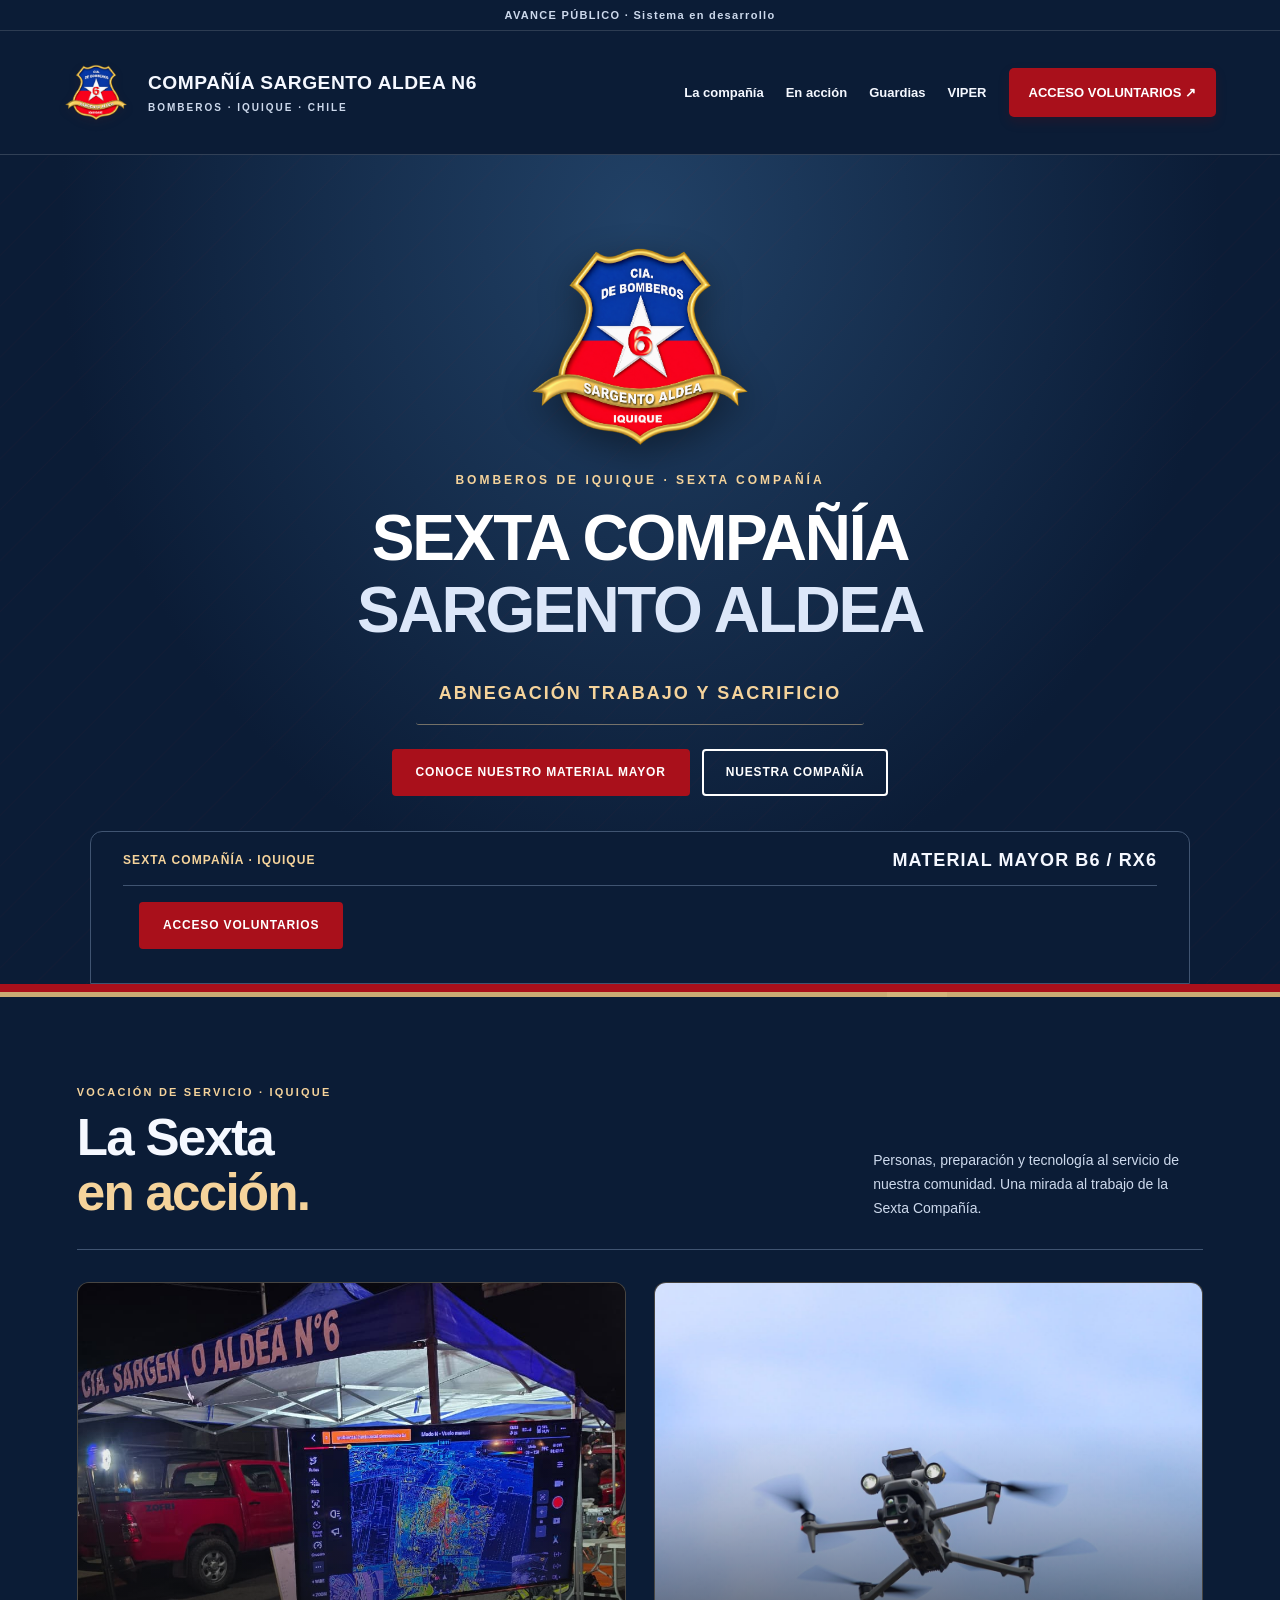
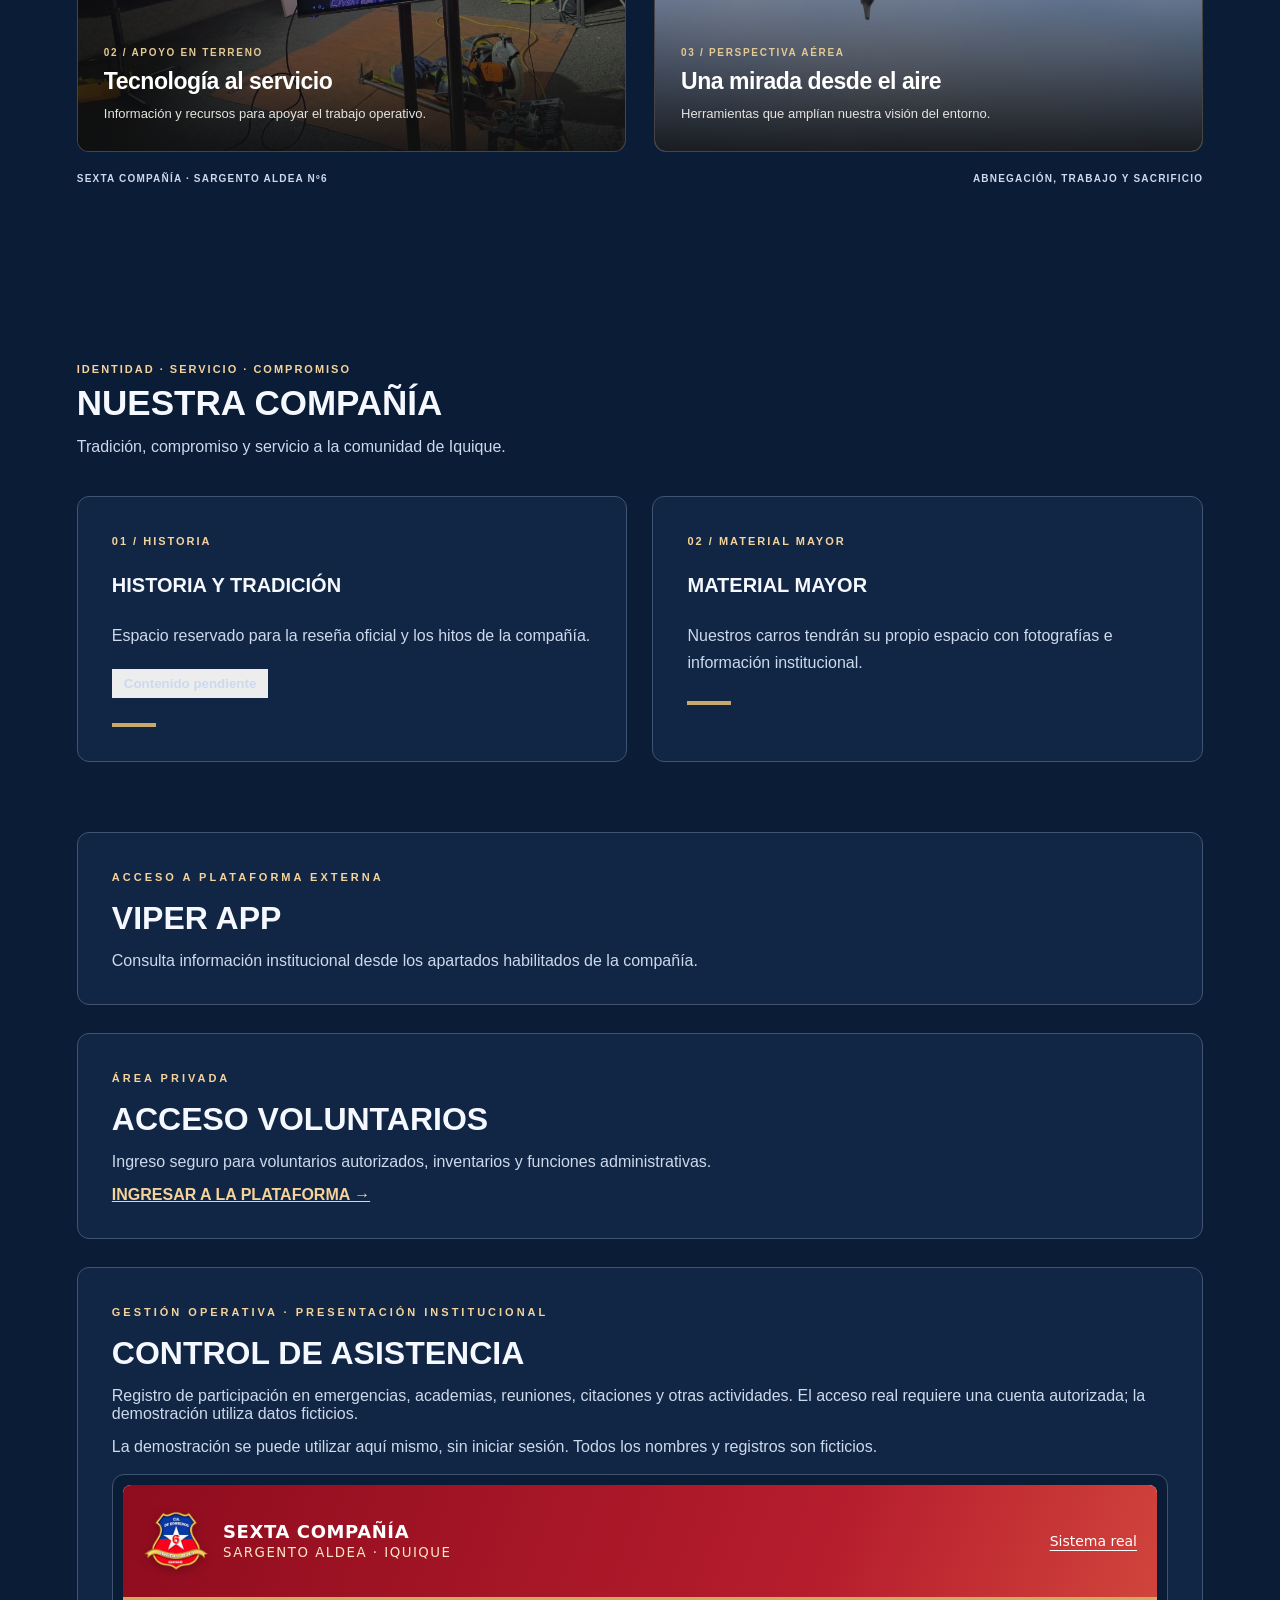
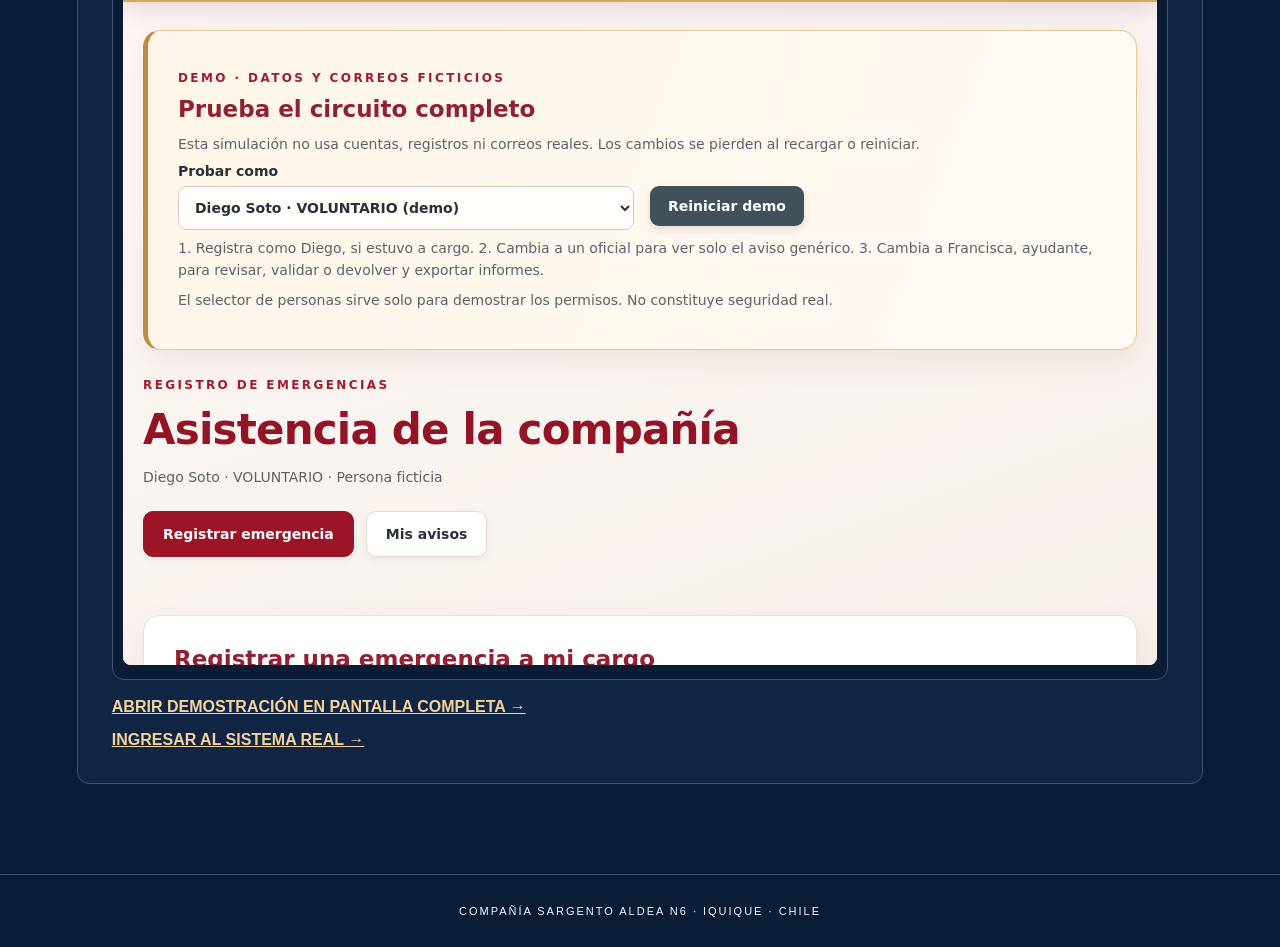
==== commit b1833565: "Pule la composición visual de la portada institucional" ====
--- a/index.html
+++ b/index.html
@@ -249,4 +249,66 @@
 .inicio-institucional :is(.tarjeta,.viper,.hero-carros) { box-shadow: none; }
 .inicio-institucional #galeria-sexta .accion-cabecera { border-color: #405471; }
 </style>
+<style>
+.inicio-institucional .barra-avance {
+  padding: 9px 5%;
+  border-bottom: 1px solid #ffffff24;
+  color: #cdd9ec;
+  letter-spacing: .12em;
+}
+.inicio-institucional .header {
+  padding: 16px max(5%, calc((100% - 1240px)/2));
+  border-bottom: 1px solid #ffffff28;
+  box-shadow: none;
+}
+.inicio-institucional .marca img { width: 64px; }
+.inicio-institucional .hero {
+  background: radial-gradient(ellipse at 50% 8%, #214166 0%, #0b1c36 64%);
+  padding-top: clamp(44px, 7vw, 96px);
+}
+.inicio-institucional .hero-escudo { width: min(226px, 46vw); margin-bottom: 24px; }
+.inicio-institucional .hero-escudo img { max-height: 218px; filter: drop-shadow(0 12px 18px #0006); }
+.inicio-institucional .hero h1 { letter-spacing: -.035em; }
+.inicio-institucional .hero h1 span { color: #dce7f9; }
+.inicio-institucional .hero .sobrelinea { color: #f5d39b; }
+.inicio-institucional .hero .lema {
+  background: transparent;
+  border-bottom: 1px solid #f5d39b70;
+  color: #f5d39b;
+  margin: 16px auto 24px;
+}
+.inicio-institucional .hero-carros {
+  width: min(1100px,100%);
+  border: 1px solid #405471;
+  border-radius: 12px 12px 0 0;
+  padding: 18px clamp(16px,3vw,32px);
+}
+.inicio-institucional .hero-carros-titulo { border-color: #405471; }
+.inicio-institucional #galeria-sexta,
+.inicio-institucional .compania { padding-block: clamp(44px,7vw,90px); }
+.inicio-institucional #galeria-sexta .galeria-grid {
+  grid-template-columns: repeat(2,minmax(0,1fr));
+  gap: clamp(14px,2.5vw,28px);
+}
+.inicio-institucional #galeria-sexta figure {
+  min-height: clamp(290px,38vw,470px);
+  border: 1px solid #ffffff2b;
+  border-radius: 12px;
+}
+.inicio-institucional .tarjetas { grid-template-columns: repeat(2,minmax(0,1fr)); }
+.inicio-institucional :is(.tarjeta,.viper) {
+  background: #112644;
+  border: 1px solid #405471;
+  border-radius: 12px;
+  padding: clamp(20px,3vw,34px);
+}
+.inicio-institucional .viper a:hover,
+.inicio-institucional .header nav a:not(.btn-acceso):hover { color: #f5d39b; }
+.inicio-institucional a:focus-visible { outline: 2px solid #f5d39b; outline-offset: 4px; }
+.inicio-institucional footer { border-top: 1px solid #405471; }
+@media (max-width: 650px) {
+  .inicio-institucional #galeria-sexta .galeria-grid,
+  .inicio-institucional .tarjetas { grid-template-columns: 1fr; }
+}
+</style>
 </body></html>
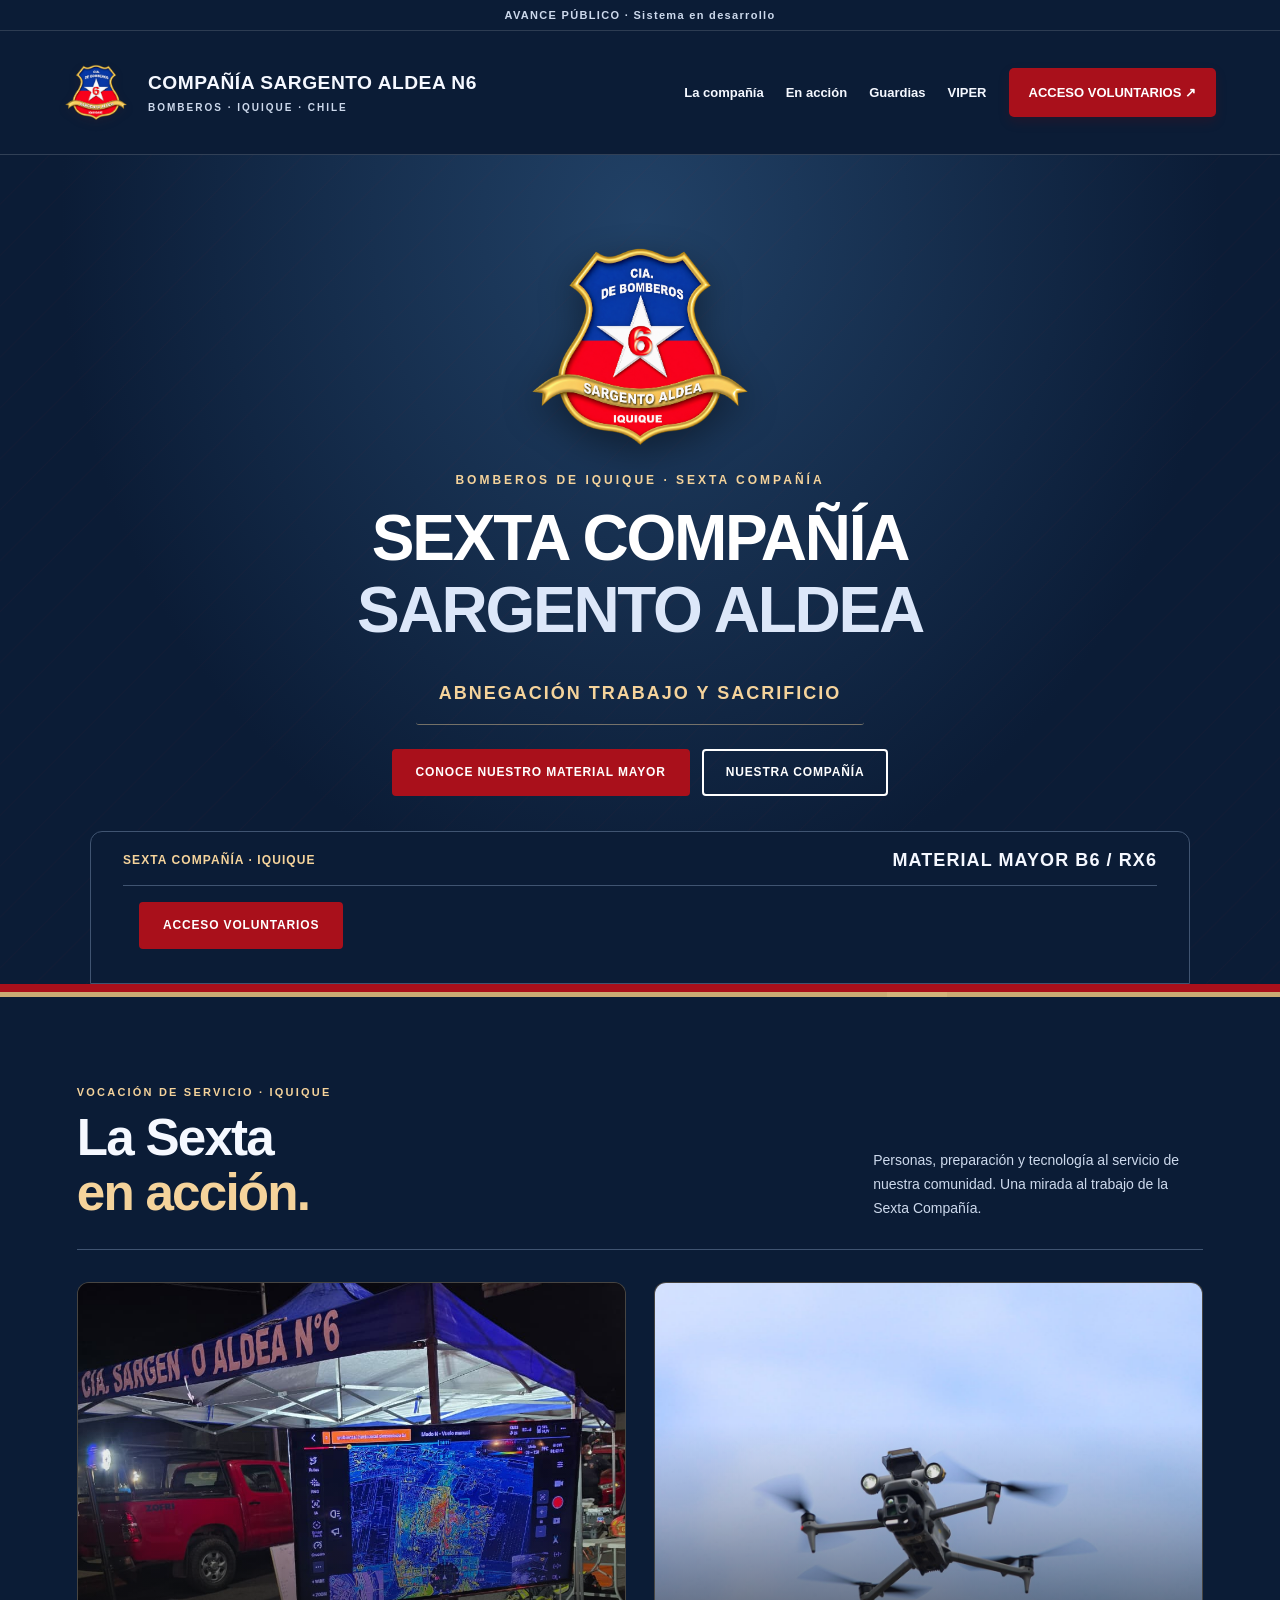
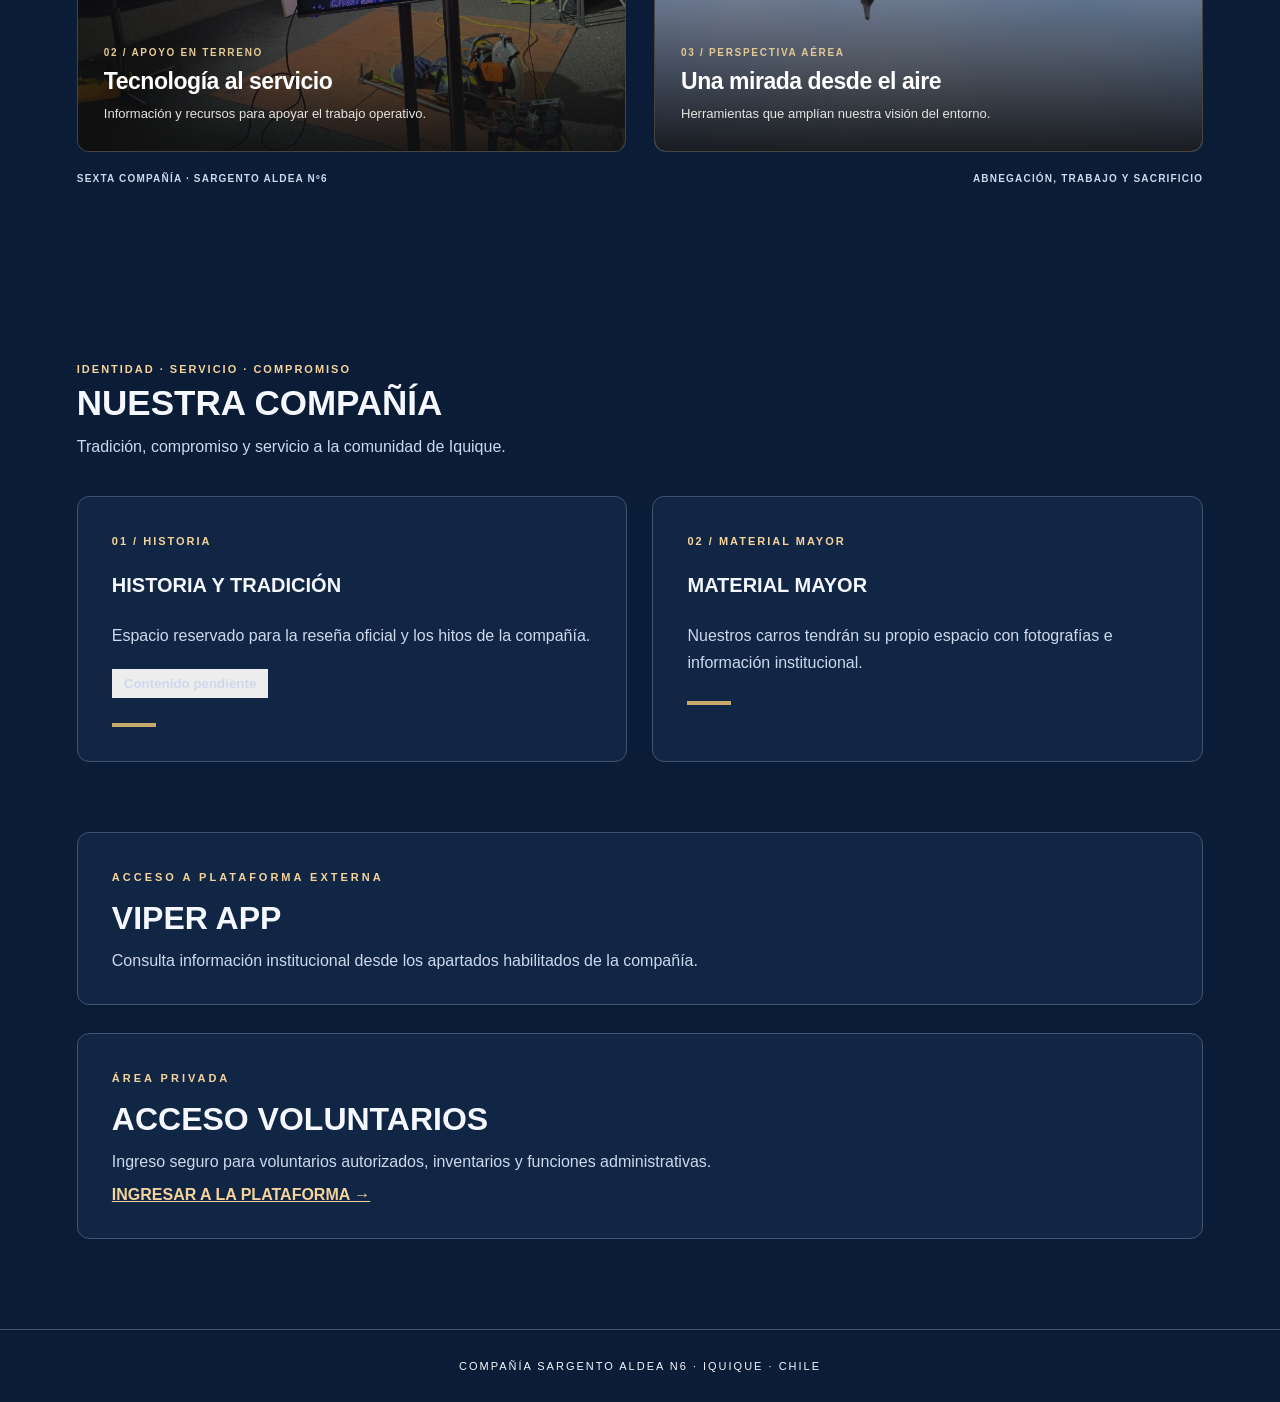
==== commit fab3f96f: "Retira el control de asistencia de la portada pública" ====
--- a/index.html
+++ b/index.html
@@ -211,17 +211,6 @@
       <p><a href="acceso.html" style="font-weight:bold;color:var(--acento-claro)">INGRESAR A LA PLATAFORMA →</a></p>
       </div>
     </div>
-    <div id="asistencia" class="viper" style="margin-top:28px"><div>
-      <span>GESTIÓN OPERATIVA · PRESENTACIÓN INSTITUCIONAL</span>
-      <h2>CONTROL DE ASISTENCIA</h2>
-      <p>Registro de participación en emergencias, academias, reuniones, citaciones y otras actividades. El acceso real requiere una cuenta autorizada; la demostración utiliza datos ficticios.</p>
-      <p>La demostración se puede utilizar aquí mismo, sin iniciar sesión. Todos los nombres y registros son ficticios.</p>
-      <div style="background:var(--fondo-marino);border:1px solid #405471;border-radius:12px;padding:10px;margin:18px 0;max-width:1100px">
-        <iframe src="asistencia-demo.html" title="Demostración interactiva del control de asistencia de la Sexta Compañía" loading="lazy" style="width:100%;height:780px;border:0;border-radius:8px;background:#fff" allow="fullscreen"></iframe>
-      </div>
-      <p><a href="asistencia-demo.html" target="_blank" rel="noopener" style="font-weight:bold;color:var(--acento-claro)">ABRIR DEMOSTRACIÓN EN PANTALLA COMPLETA →</a></p>
-      <p><a href="asistencia.html" style="font-weight:bold;color:var(--acento-claro)">INGRESAR AL SISTEMA REAL →</a></p>
-    </div></div>
   </div>
 </section>
 <footer>COMPAÑÍA SARGENTO ALDEA N6 · IQUIQUE · CHILE</footer>
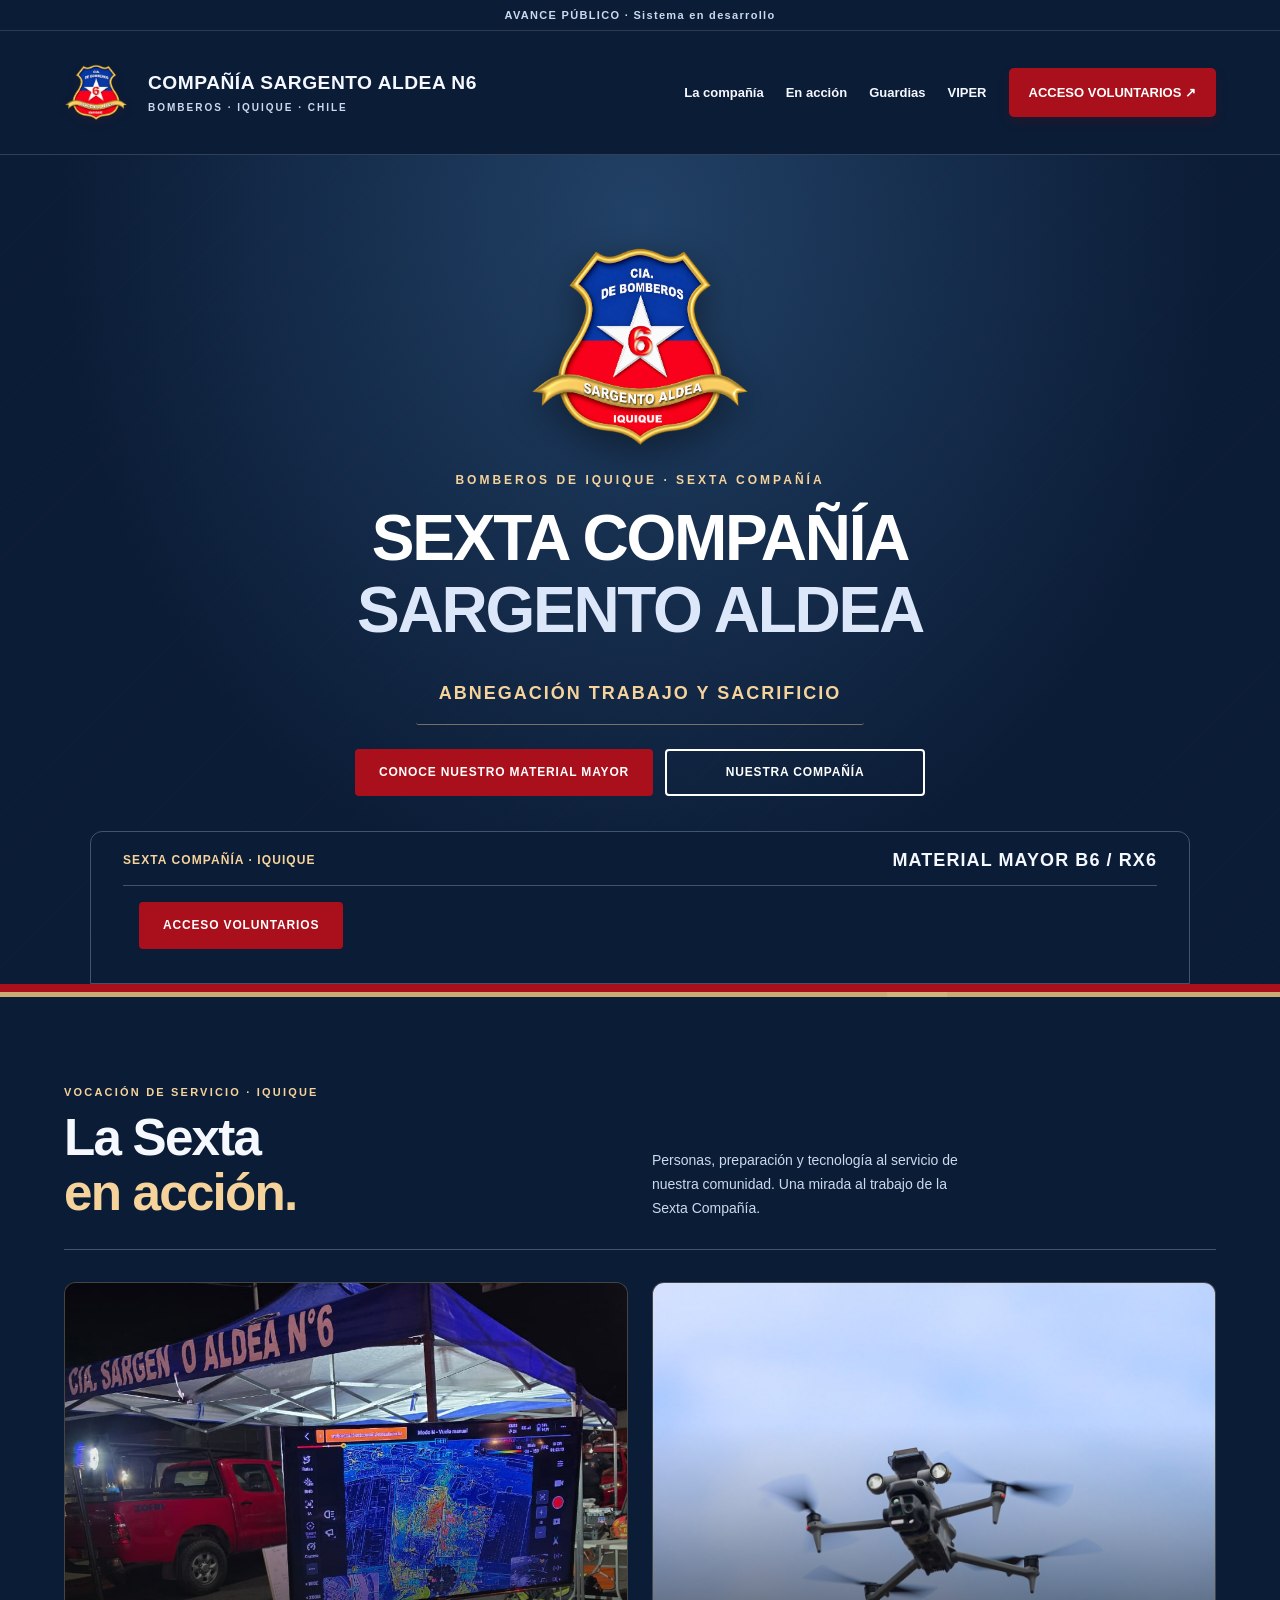
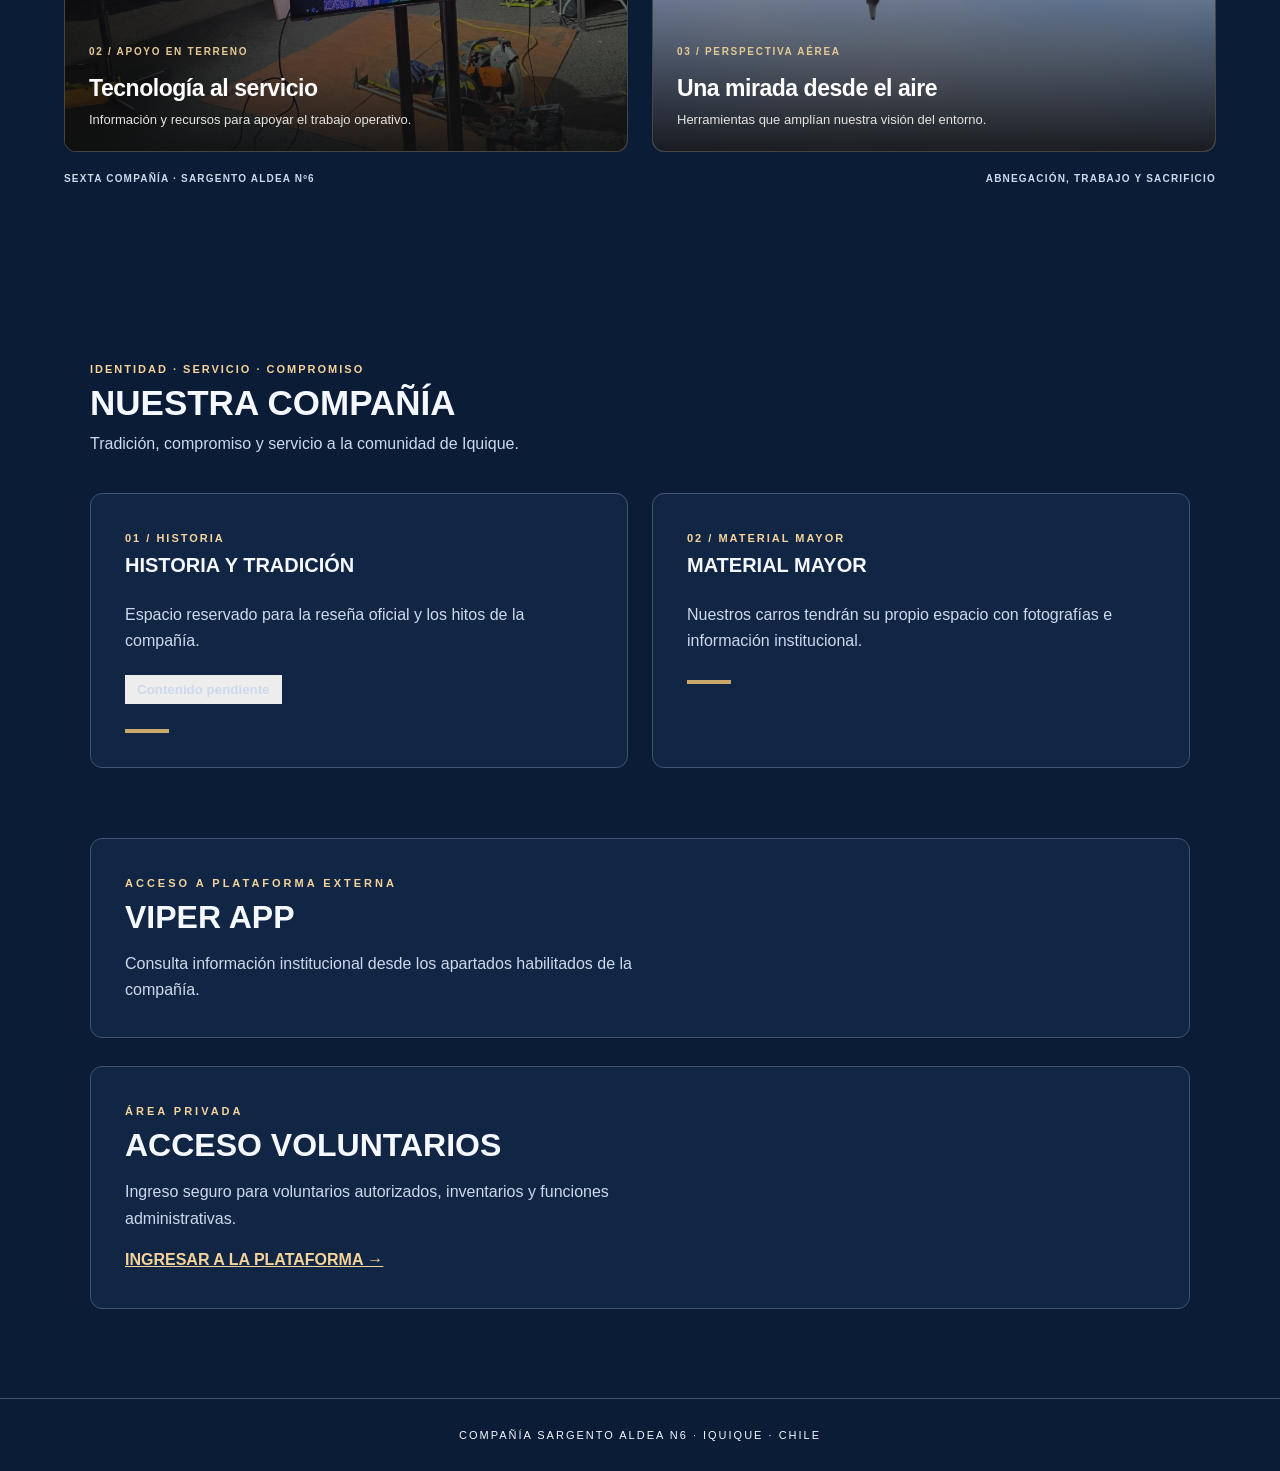
==== commit be94a578: "Alinea la cuadrícula y la tipografía de la portada" ====
--- a/index.html
+++ b/index.html
@@ -300,4 +300,41 @@
   .inicio-institucional .tarjetas { grid-template-columns: 1fr; }
 }
 </style>
+<style>
+.inicio-institucional :is(.hero-carros,.galeria-wrap,.compania .contenedor) {
+  width: 100%;
+  max-width: 1100px;
+  margin-inline: auto;
+}
+.inicio-institucional :is(.hero,#galeria-sexta,.compania) { padding-inline: 5%; }
+.inicio-institucional .hero-contenido { max-width: 920px; margin-inline: auto; text-align: center; }
+.inicio-institucional .hero h1 { margin-inline: auto; text-wrap: balance; }
+.inicio-institucional .hero-botones > a { min-width: min(100%, 260px); }
+.inicio-institucional #galeria-sexta .accion-cabecera {
+  display: grid;
+  grid-template-columns: repeat(2,minmax(0,1fr));
+  align-items: end;
+  gap: 24px;
+  text-align: left;
+}
+.inicio-institucional #galeria-sexta .galeria-intro { max-width: 42ch; }
+.inicio-institucional :is(#galeria-sexta .galeria-grid,.tarjetas) { gap: 24px; }
+.inicio-institucional #galeria-sexta figure figcaption {
+  display: grid;
+  align-content: end;
+  gap: 8px;
+  min-height: 145px;
+  padding: 20px 24px;
+  text-align: left;
+}
+.inicio-institucional #galeria-sexta figcaption :is(h3,p) { margin: 0; }
+.inicio-institucional .compania { text-align: left; }
+.inicio-institucional .compania .intro { max-width: 65ch; margin: 12px 0 28px; }
+.inicio-institucional :is(.tarjeta,.viper) { text-align: left; }
+.inicio-institucional :is(.tarjeta,.viper) :is(h2,h3) { margin: 8px 0 12px; }
+.inicio-institucional :is(.tarjeta,.viper) p { max-width: 65ch; line-height: 1.65; }
+@media (max-width: 650px) {
+  .inicio-institucional #galeria-sexta .accion-cabecera { grid-template-columns: 1fr; gap: 12px; }
+}
+</style>
 </body></html>
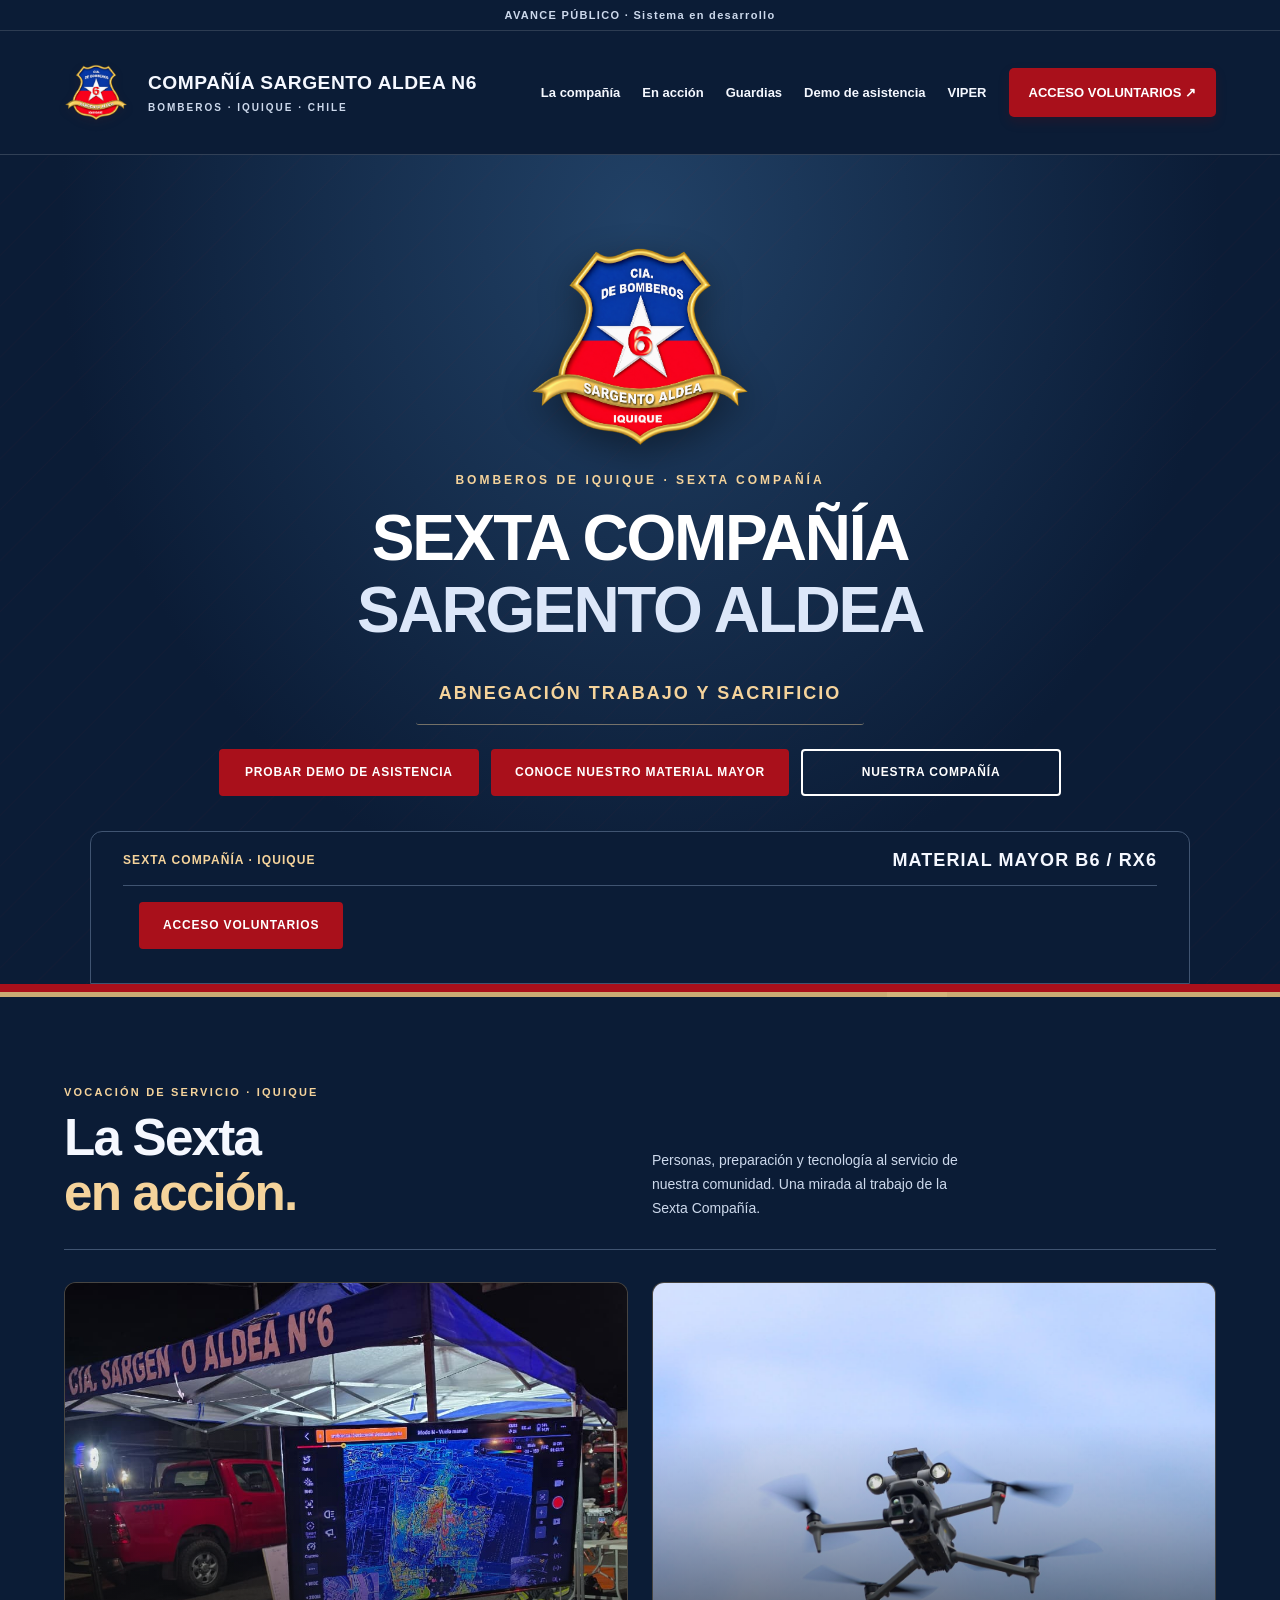
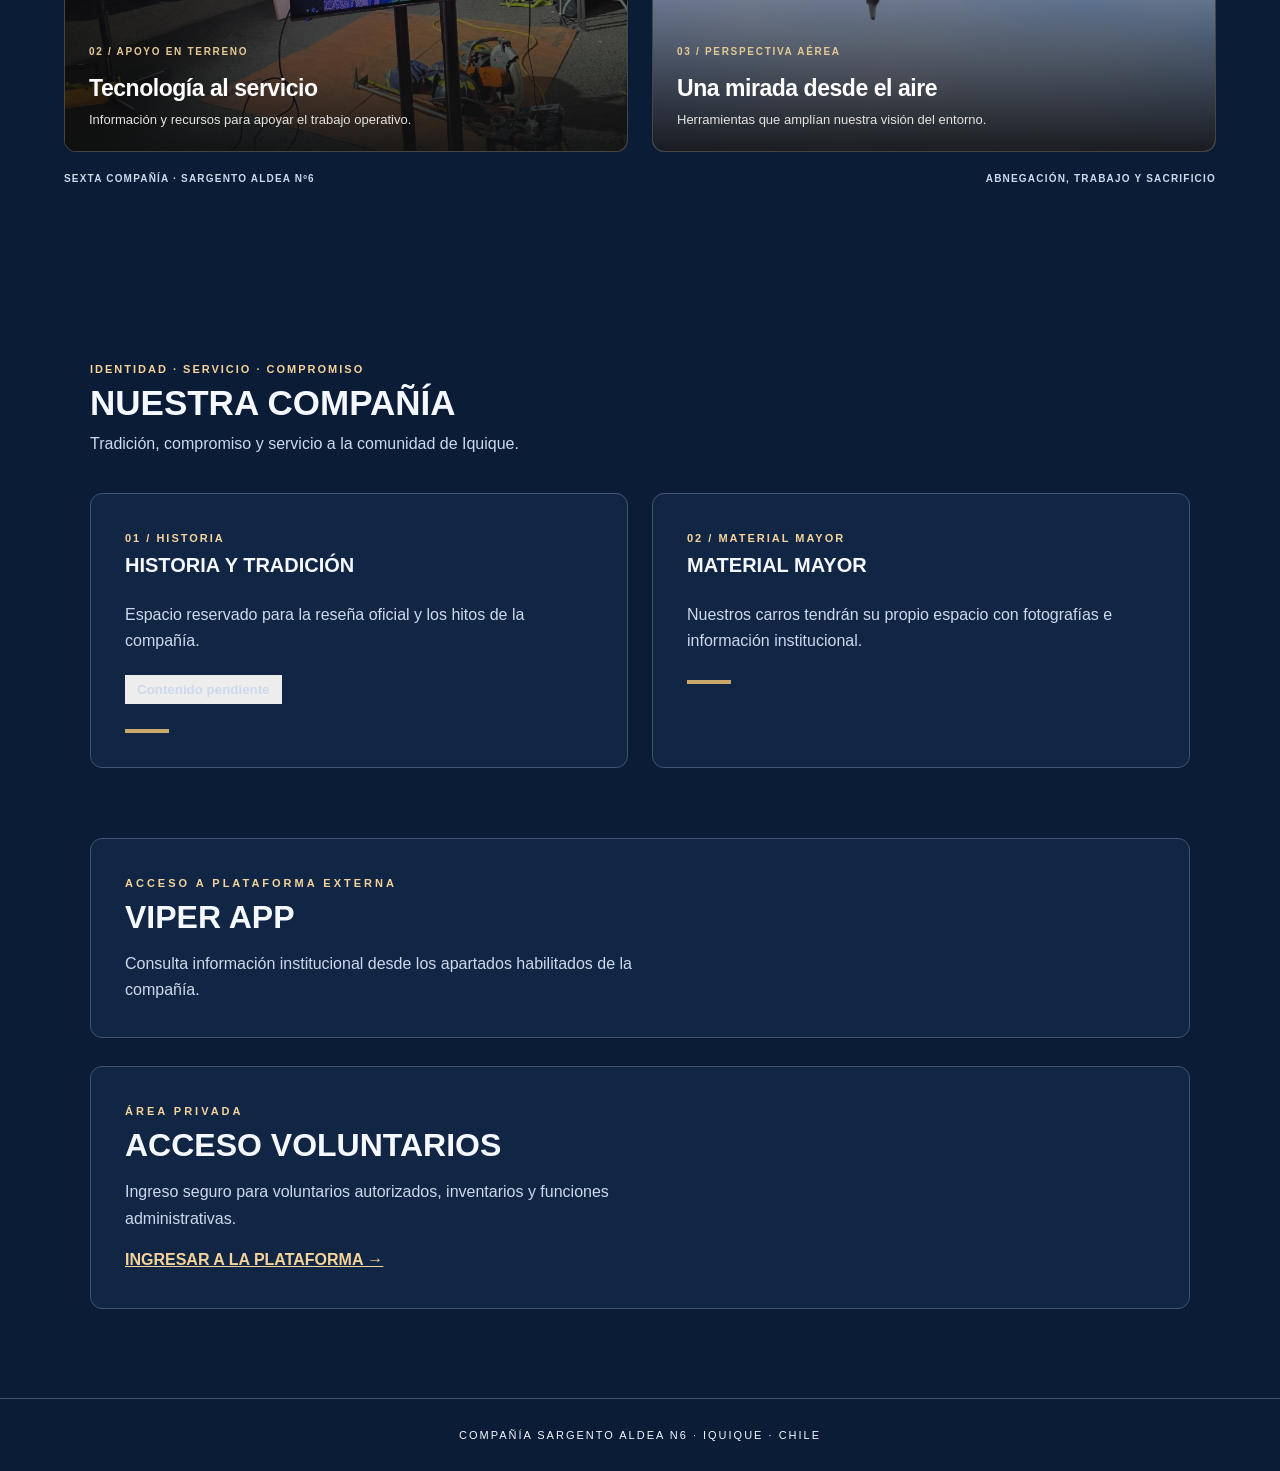
==== commit 5c2c3621: "Merge pull request #2 from robinsontoledo90-sys/demo/asistencia-completa Completar demo de asistenci" ====
--- a/index.html
+++ b/index.html
@@ -37,7 +37,8 @@
 <nav>
   <a href="#compania">La compañía</a>
   <a href="#galeria-sexta">En acción</a>
-  <a href="guardias.html">Guardias</a>
+  <a href="guardias.html">Guardias</a>
+  <a href="asistencia-demo.html">Demo de asistencia</a>
   <a href="#viper">VIPER</a>
   <a class="btn-acceso" href="acceso.html">
     ACCESO VOLUNTARIOS ↗
@@ -68,7 +69,7 @@
       ABNEGACIÓN TRABAJO Y SACRIFICIO
     </div>
 
-    <div class="hero-botones"><a href="#material-mayor" class="hero-boton hero-boton-principal">CONOCE NUESTRO MATERIAL MAYOR</a><a href="#compania" class="hero-boton hero-boton-secundario">NUESTRA COMPAÑÍA</a></div>
+    <div class="hero-botones"><a href="asistencia-demo.html" class="hero-boton hero-boton-principal">PROBAR DEMO DE ASISTENCIA</a><a href="#material-mayor" class="hero-boton hero-boton-principal">CONOCE NUESTRO MATERIAL MAYOR</a><a href="#compania" class="hero-boton hero-boton-secundario">NUESTRA COMPAÑÍA</a></div>
 
   </div>
 
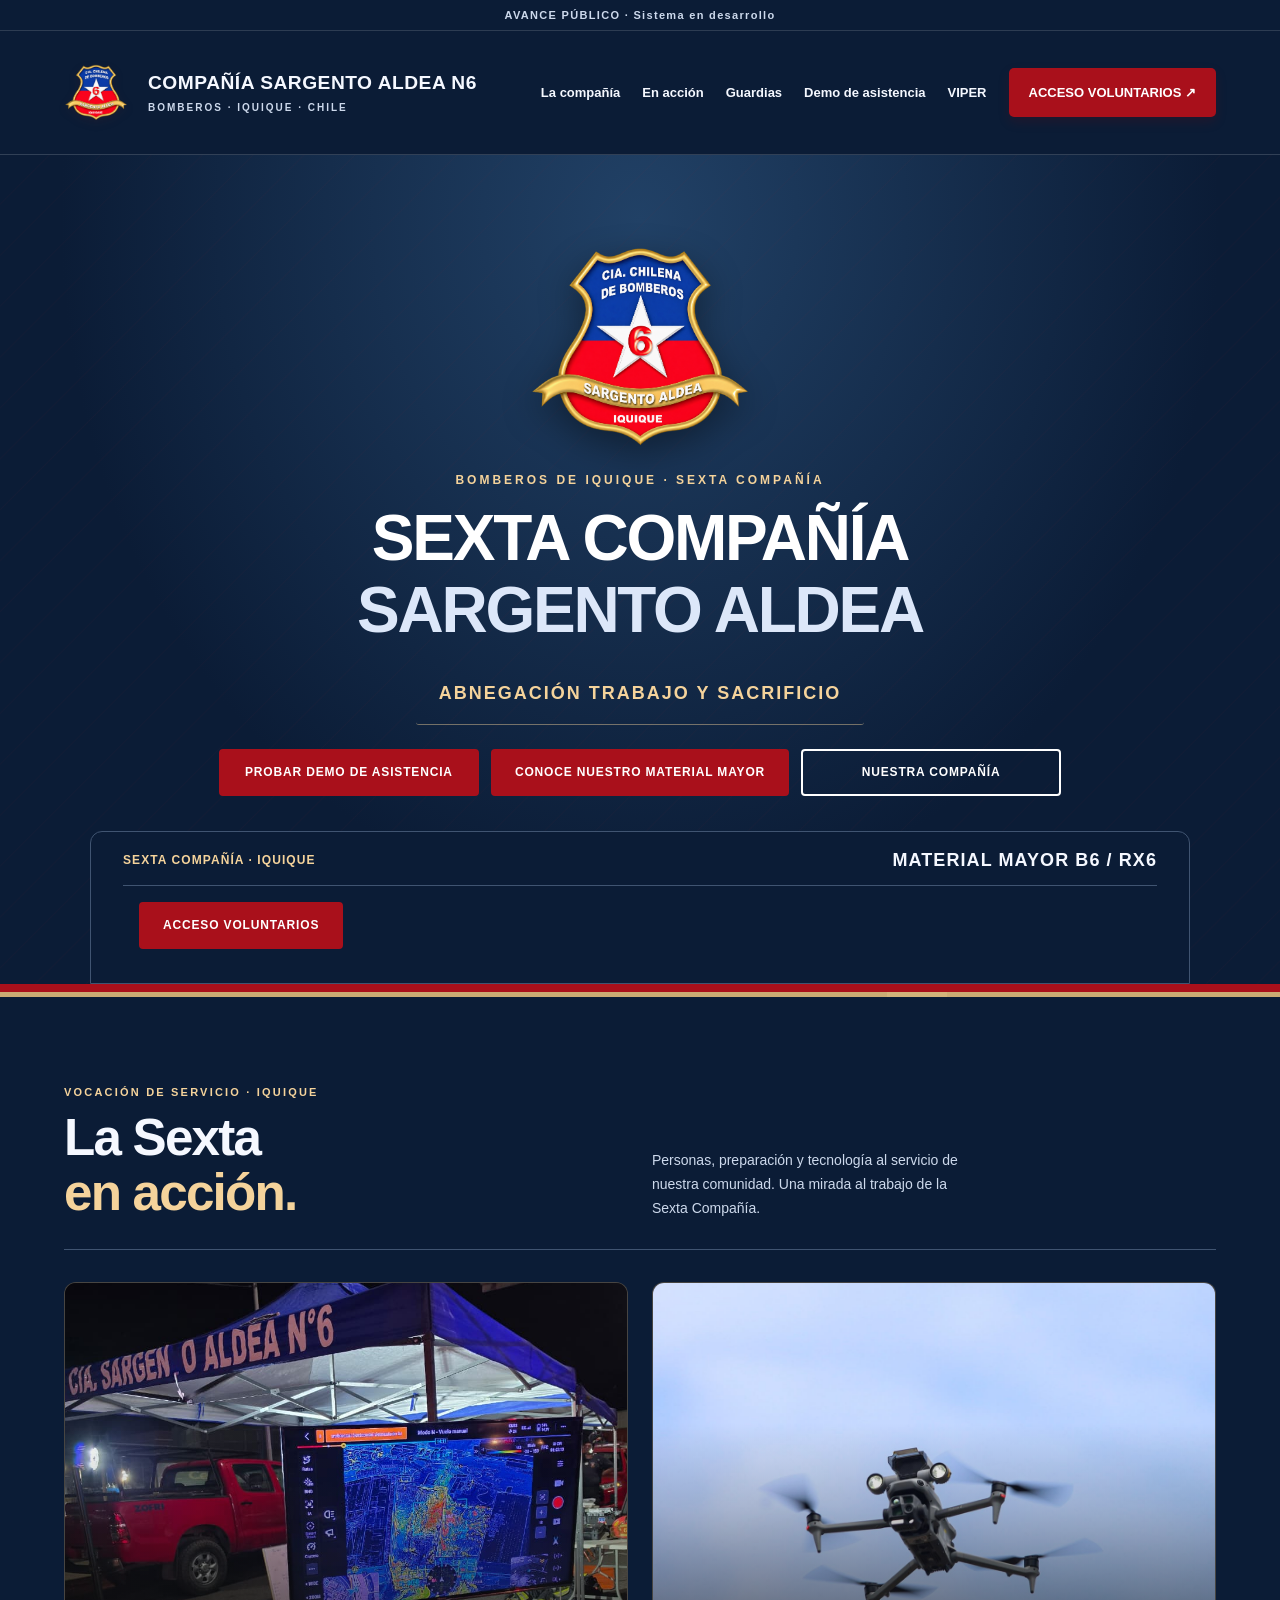
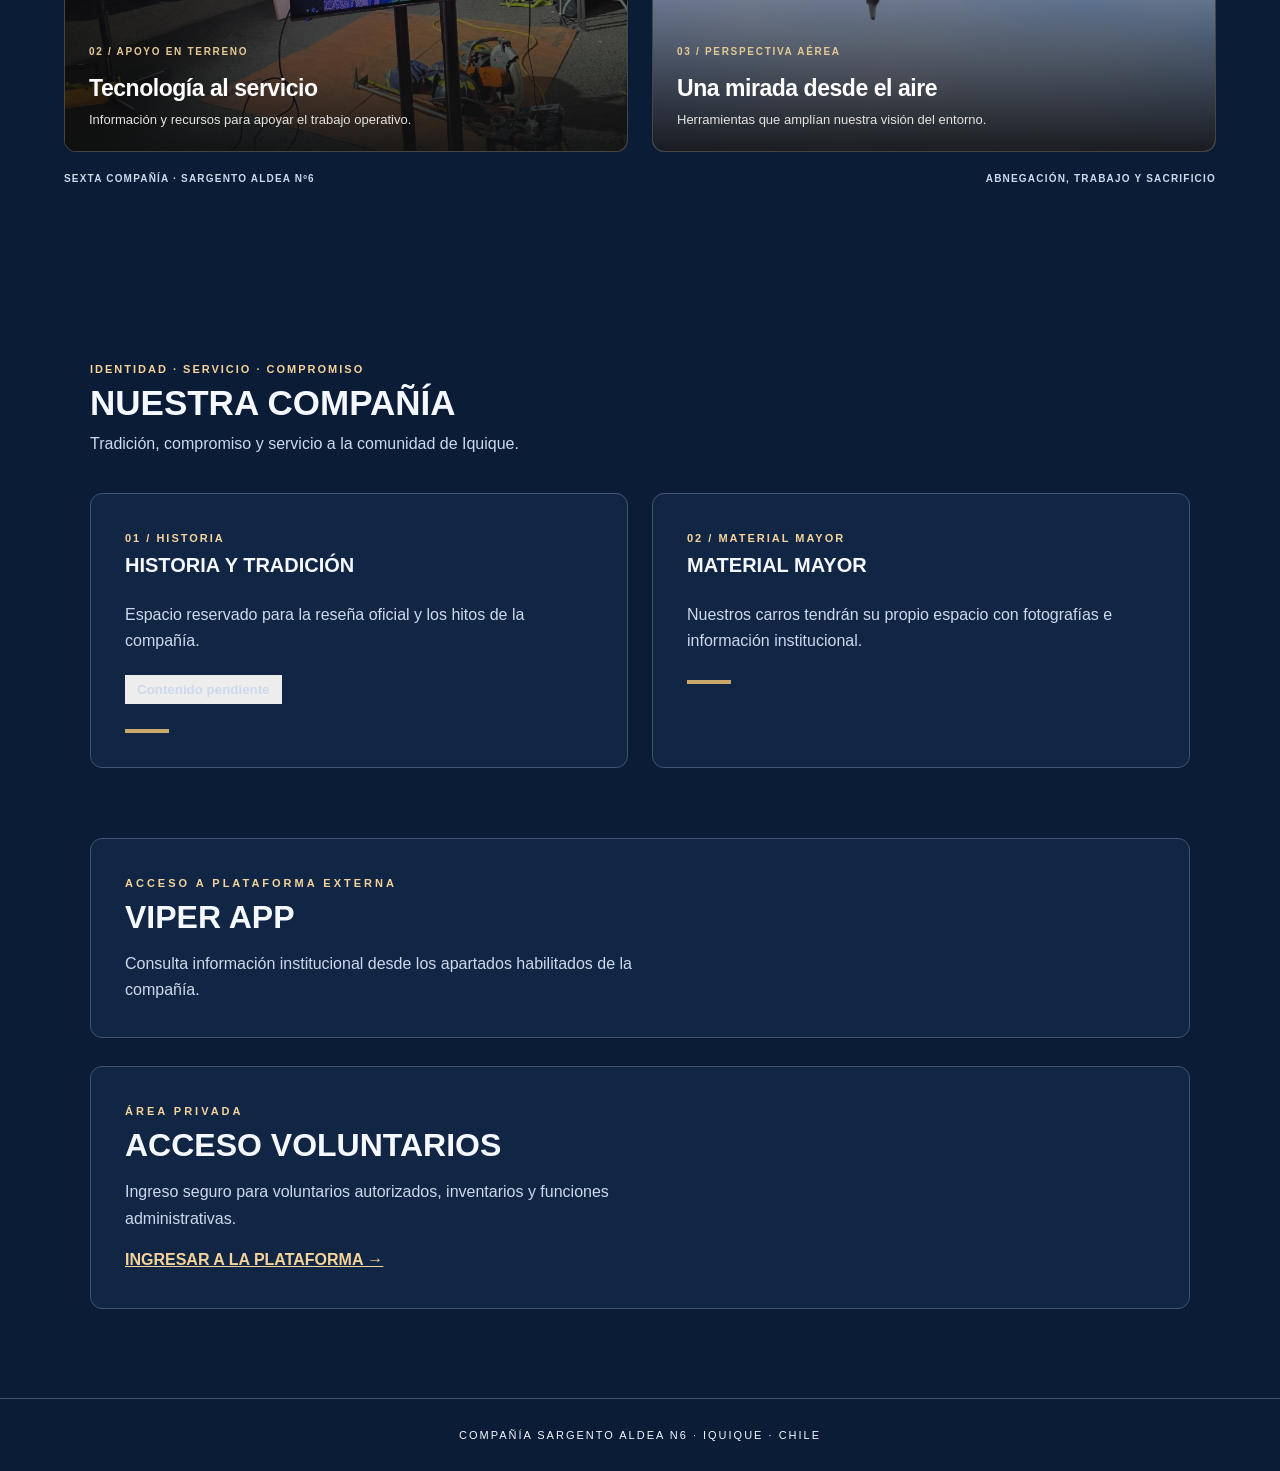
==== commit b67576f9: "Correct crest lettering to CIA. CHILENA DE BOMBEROS across site" ====
--- a/index.html
+++ b/index.html
@@ -26,7 +26,7 @@
 <header class="header">
 
   <div class="marca">
-    <img src="escudo-transparente.png?v=completo-2" alt="Escudo Sexta Compañía">
+    <img src="escudo-transparente.png?v=cia-chilena-1" alt="Escudo Sexta Compañía">
 
     <div>
       <h3>COMPAÑÍA SARGENTO ALDEA N6</h3>
@@ -52,7 +52,7 @@
 <section class="hero">
 
 
-  <div class="hero-escudo"><img src="escudo-transparente.png?v=completo-2" alt="Escudo de la Sexta Compañía Sargento Aldea"></div>
+  <div class="hero-escudo"><img src="escudo-transparente.png?v=cia-chilena-1" alt="Escudo de la Sexta Compañía Sargento Aldea"></div>
 
   <div class="hero-contenido">
 
